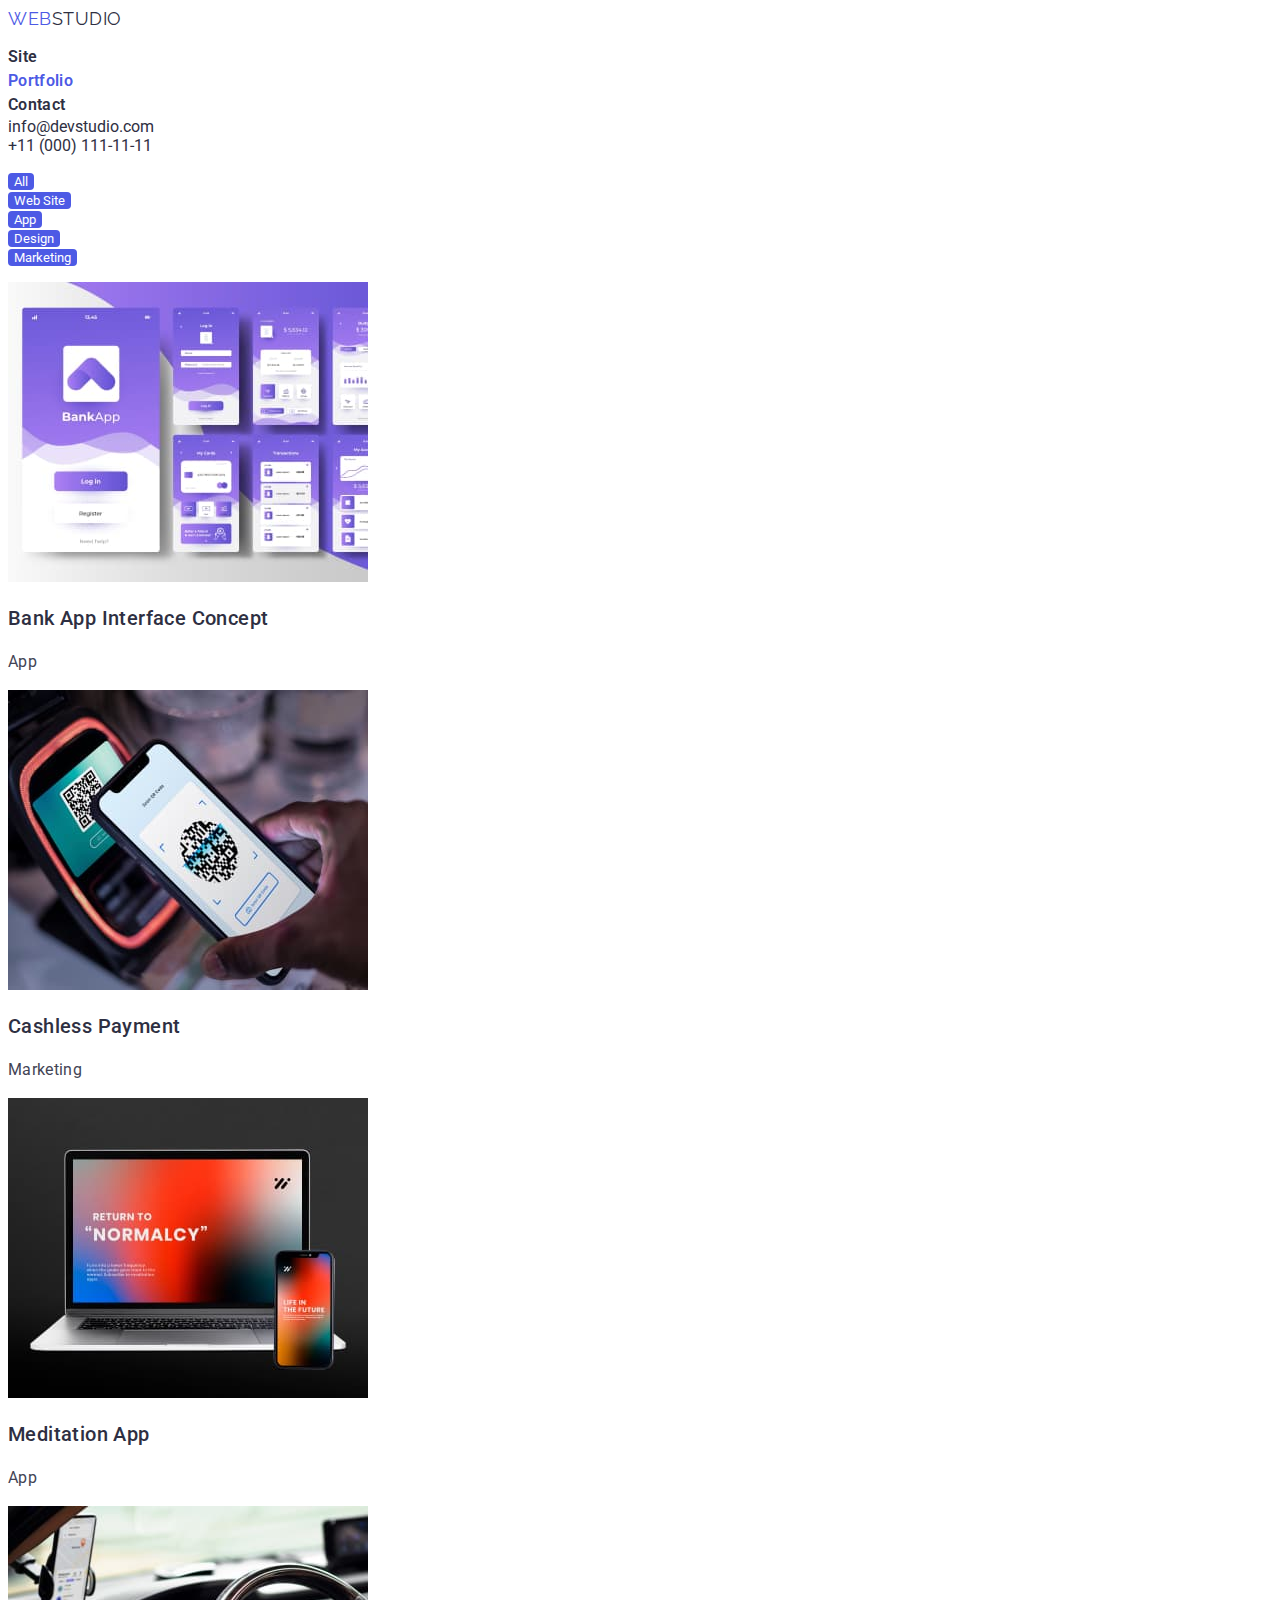
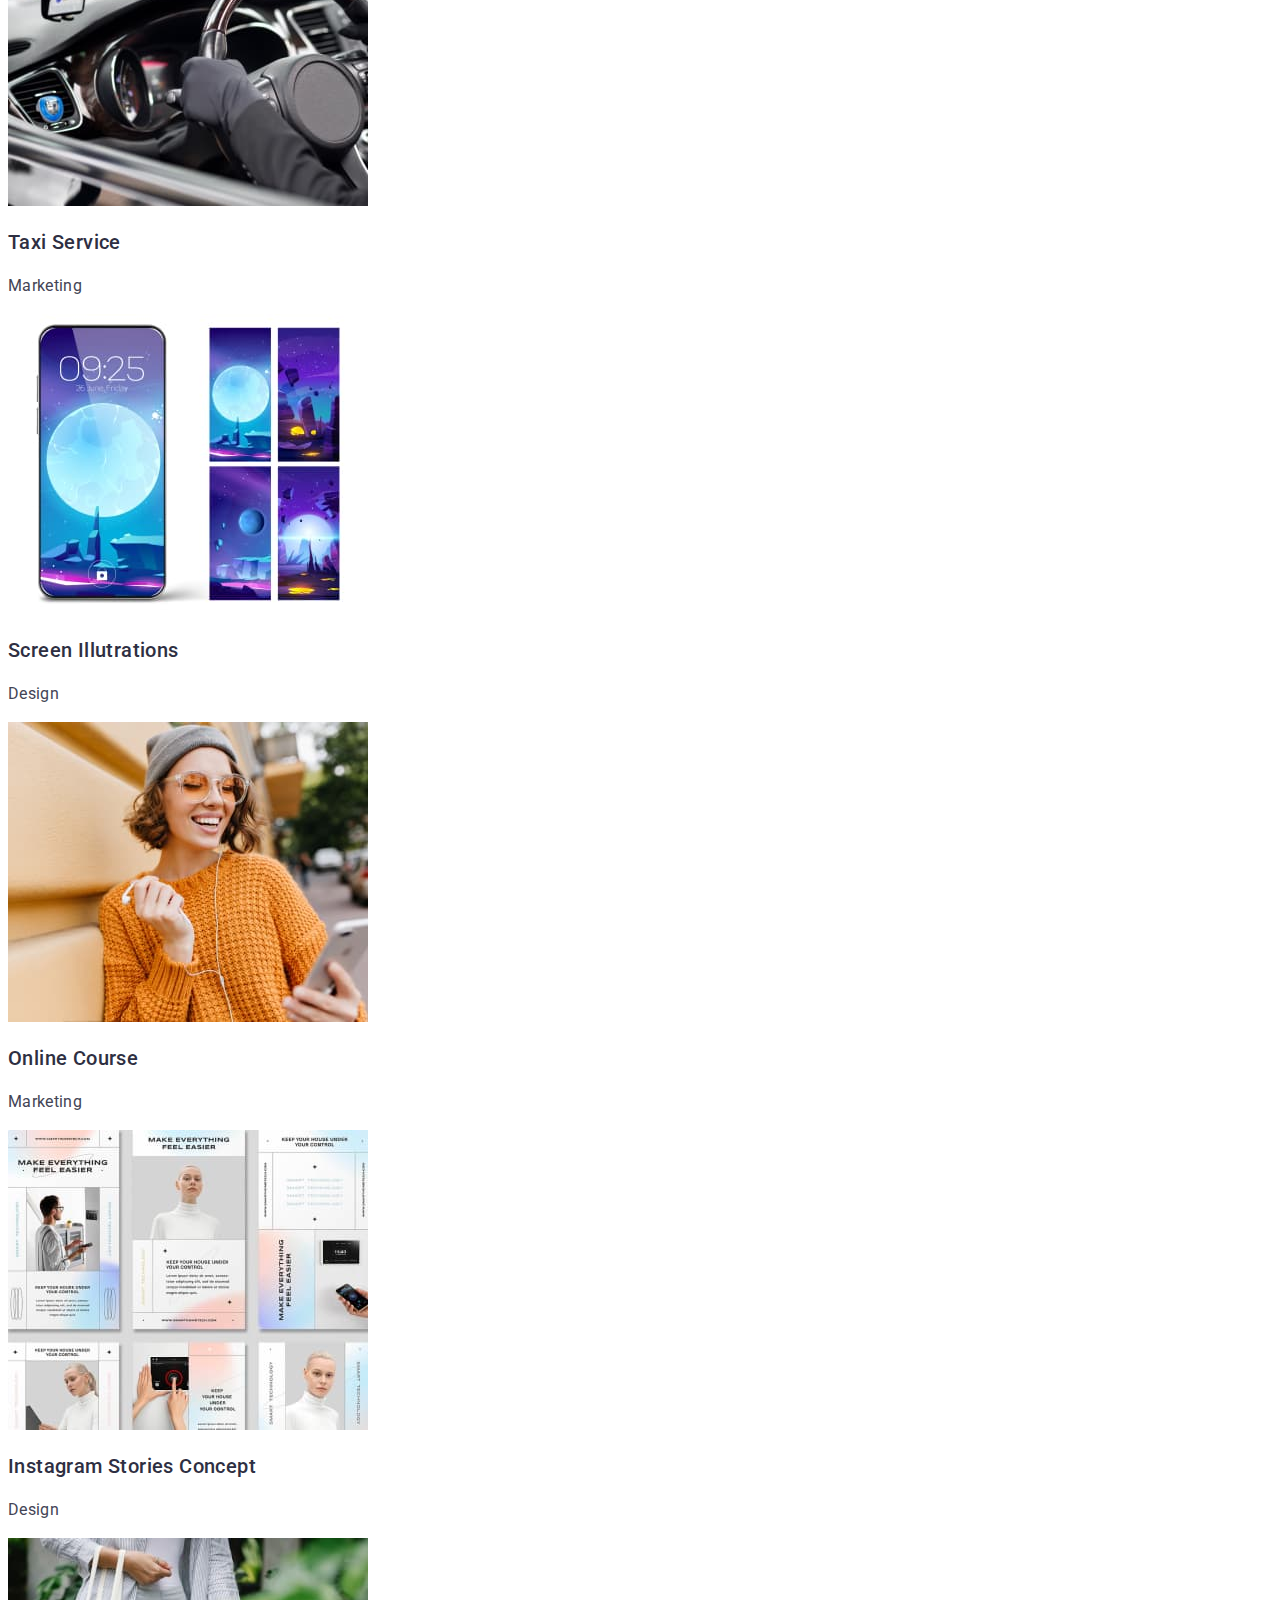
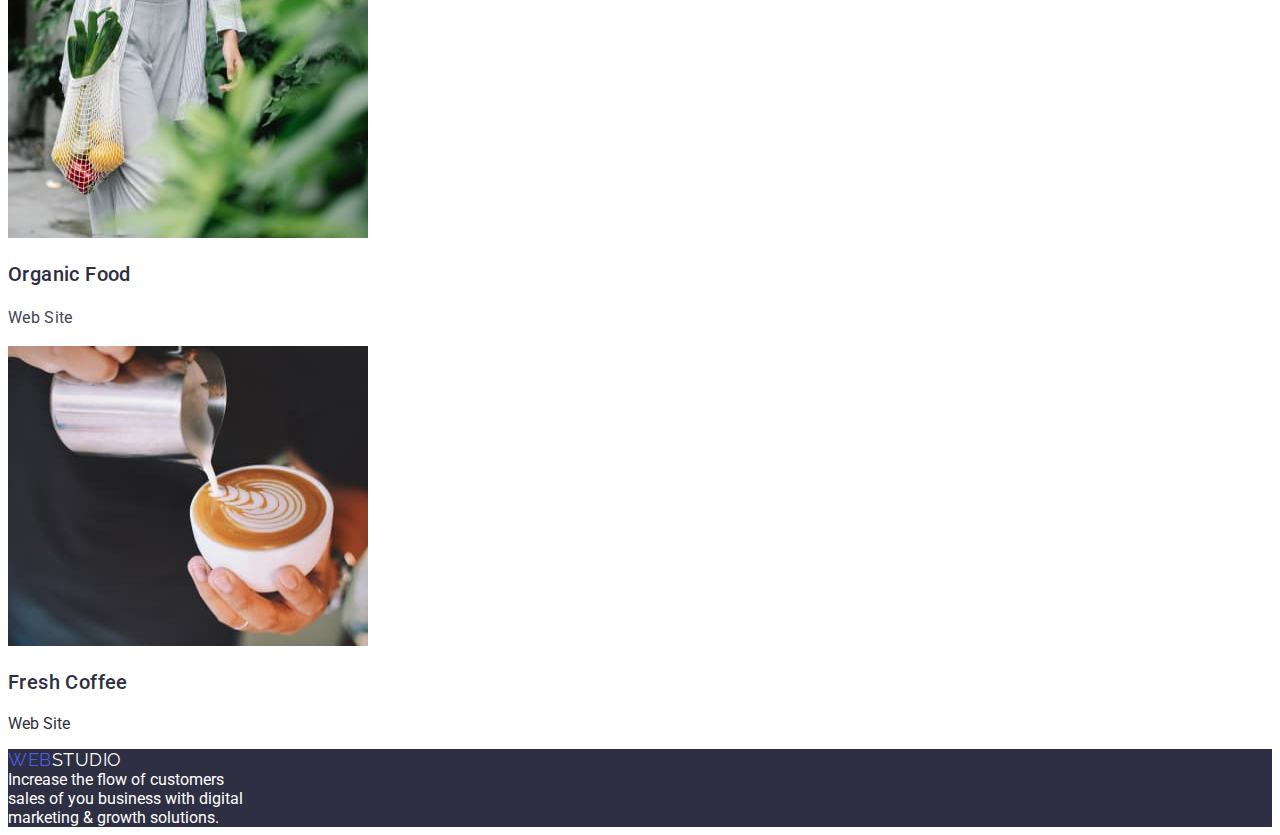
==== porfolio.html @ 682c88f2 "Update" ====
<!DOCTYPE html>
<html lang="en">
  <head>
    <!-- metadata-->
    <meta charset="UTF-8" />
    <meta http-equiv="X-UA-Compatible" content="IE=edge" />
    <meta name="viewport" content="width=device-width, initial-scale=1.0" />
    <!-- google fonts -->
    <link rel="preconnect" href="https://fonts.googleapis.com" />
    <link rel="preconnect" href="https://fonts.gstatic.com" crossorigin />
    <link
      href="https://fonts.googleapis.com/css2?family=Raleway:wght@800&family=Roboto:wght@400;500;700;900&display=swap"
      rel="stylesheet"
    />
    <!-- styles -->
    <link rel="stylesheet" href="./css/styles.css" />
    <!-- webpage title-->
    <title>WEBSTUDIO</title>
  </head>
  <body>
    <header class="header-elements">
      <!-- Navigation -->
      <nav class="navigation">
        <!-- site logo -->
        <a class="logo" href="./index.html"
          >Web<span id="studio">Studio</span>
        </a>
        <ul class="nav-list">
          <li>
            <a href="./index.html" class="nav-link item link">Site</a>
          </li>
          <li>
            <a href="./porfolio.html" class="nav-link item current"
              >Portfolio</a
            >
          </li>
          <li>
            <a href="#" class="nav-link item link">Contact</a>
          </li>
          <li>
            <a href="mailto:info@devstudio.com" class="nav-link contact link"
              >info@devstudio.com</a
            >
          </li>
          <li>
            <a href="tel:+110001111111" class="nav-link contact link"
              >+11 (000) 111-11-11</a
            >
          </li>
        </ul>
      </nav>
    </header>
    <main>
      <section class="project-section">
        <h1 hidden>Filter List</h1>
        <ul class="filter-list">
          <li><button class="btn filter-all" type="button">All</button></li>
          <li>
            <button class="btn filter-website" type="button">Web Site</button>
          </li>
          <li><button class="btn filter-app" type="button">App</button></li>
          <li>
            <button class="btn filter-design" type="button">Design</button>
          </li>
          <li>
            <button class="btn filter-marketing" type="button">
              Marketing
            </button>
          </li>
        </ul>
        <h2 hidden>Project List</h2>
        <ul class="project-list">
          <!--APP | Bank App Interface Concept-->
          <li class="project app">
            <a class="project-image" href="#">
              <img
                src="./images/portfolio/imgproject-card11.jpg"
                alt="Bank App Interface Concept"
              />
            </a>
            <h3 class="project-name">Bank App Interface Concept</h3>
            <p class="project-type">App</p>
          </li>
          <!--Cashless Payment-->
          <li class="project marketing">
            <a class="project-image" href="#">
              <img
                src="./images/portfolio/imgproject-card12.jpg"
                alt="Cashless Payment"
              />
            </a>
            <h3 class="project-name">Cashless Payment</h3>
            <p class="project-type">Marketing</p>
          </li>
          <!--Meditation App-->
          <li class="project app">
            <a class="project-image" href="#">
              <img
                src="./images/portfolio/imgproject-card13.jpg"
                alt="Meditation App"
              />
            </a>
            <h3 class="project-name">Meditation App</h3>
            <p class="project-type">App</p>
          </li>
          <!--Taxi Service-->
          <li class="project marketing">
            <a class="project-image" href="#">
              <img
                src="./images/portfolio/imgproject-card21.jpg"
                alt="Taxi Service"
              />
            </a>
            <h3 class="project-name">Taxi Service</h3>
            <p class="project-type">Marketing</p>
          </li>
          <!--Screen Illustrations-->
          <li class="project design">
            <a class="project-image" href="#">
              <img
                src="./images/portfolio/imgproject-card22.jpg"
                alt="Screen Illustrations"
              />
            </a>
            <h3 class="project-name">Screen Illutrations</h3>
            <p class="project-type">Design</p>
          </li>
          <!--Online Course-->
          <li class="project marketing">
            <a class="project-image" href="#">
              <img
                src="./images/portfolio/imgproject-card23.jpg"
                alt="Online Course"
              />
            </a>
            <h3 class="project-name">Online Course</h3>
            <p class="project-type">Marketing</p>
          </li>
          <!--Instagram Stories Concept-->
          <li class="project design">
            <a class="project-image" href="#">
              <img
                src="./images/portfolio/imgproject-card31.jpg"
                alt="Instagram Stories Concept"
              />
            </a>
            <h3 class="project-name">Instagram Stories Concept</h3>
            <p class="project-type">Design</p>
          </li>
          <!--Organic Food-->
          <li class="project website">
            <a class="project-image" href="#">
              <img
                src="./images/portfolio/imgproject-card32.jpg"
                alt="Organic Food"
              />
            </a>
            <h3 class="project-name">Organic Food</h3>
            <p class="project-type">Web Site</p>
          </li>
          <!--Fresh Coffee-->
          <li class="project website">
            <a class="project-image" href="#">
              <img
                src="./images/portfolio/imgproject-card33.jpg"
                alt="Fress Coffee"
              />
            </a>
            <h3 class="project-name">Fresh Coffee</h3>
            <p class="project-title">Web Site</p>
          </li>
        </ul>
      </section>
    </main>
    <footer class="main-footer">
      <!-- site logo -->
      <a class="logo" href="./index.html"
        >Web<span id="studio-footer">Studio</span>
      </a>
      <!-- Section Footer Message -->
      <section class="section-footer">
        <h3 hidden>Section Footer</h3>
        <a class="footer-text">
          Increase the flow of customers <br />
          sales of you business with digital <br />
          marketing & growth solutions.
        </a>
      </section>
    </footer>
  </body>
</html>
---- css/styles.css ----
:root {
  --NAVY-BLUE: #2e2f42;
  --WHITE: #fff;
  --CORNFLOWER: #e7e9fc;
  --IRIS: #4d5ae5;
  --CLOUD: #f4f4fd;
  --OCEAN: #404bbf;
  --SLATE: #434455;
  --dark-bg: var(--NAVY-BLUE);
  --topline-bg: var(--WHITE);
  --light-bg: var(--CLOUD);
  --accent-bg: var(--IRIS);
  --bg-color: var(--WHITE);
  --primary-text-color: var(--NAVY-BLUE);
  --secondary-text-color: var(--WHITE);
  --accent-text-color: var(--IRIS);
}

body {
  color: var(--primary-text-color);
  background-color: var(--bg-color);

  font-family: "Raleway", sans-serif;
  font-family: "Roboto", sans-serif;
}

.nav-list,
.contact-list,
.features-list,
.gallery-list,
.team-list,
.filter-list,
.project-list {
  margin-left: 0;
  padding-left: 0;
  list-style: none;
  border: 0px;
}

.nav-list a {
  text-decoration: none;
}
.nav-list a.current {
  color: var(--accent-text-color);
}
.nav-list a.link {
  color: var(--primary-text-color);
}

.nav-list a.item {
  font-family: Roboto;
  font-size: 16px;
  font-weight: 600;
  line-height: 24px; /* 150% */
  letter-spacing: 0.32px;
}

.logo,
.logo-footer {
  color: var(--accent-text-color);
  font-family: Raleway;
  font-size: 18px;
  letter-spacing: 0.54px;
  text-transform: uppercase;
  cursor: pointer;
  text-decoration: none;
}

#studio {
  color: var(--primary-text-color);
}

#studio-footer {
  color: var(--secondary-text-color);
}

/*
h1,
h2,
h3,
h4,
h5,
h6,
p {
  margin: 0;
}
*/

.section-main {
  background-color: var(--dark-bg);
  color: var(--WHITE);
  text-transform: uppercase;
}

.main-title {
  text-align: center;
  font-family: Roboto;
  font-size: 56px;
  line-height: 60px;
  letter-spacing: 1.12px;
}

.btn {
  background-color: var(--accent-bg);
  color: var(--secondary-text-color);

  font-family: inherit;
  cursor: pointer;
  border: none;
  border-radius: 4px;
}

.gallery-title,
.team-title {
  color: var(--primary-text-color);
  text-align: center;

  font-family: Roboto;
  font-size: 36px;
  font-style: normal;
  line-height: 40px; /* 111.111% */
  letter-spacing: 0.72px;
  text-transform: capitalize;
}

.filter-list > button {
  /* layout */
  display: flex;
  padding: 12px 24px;
  justify-content: center;
  align-items: center;
  /* style */
  border-radius: 4px;
  border: 1px solid var(--CORNFLOWER, #e7e9fc);
  background-color: var(--light-bg);
}

.filter-list button:hover,
.filter-list button:focus {
  /* layout */
  align-items: flex-start;
  /*style*/
  border-radius: 4px;
  background-color: var(--OCEAN, #404bbf);
  color: var(--secondary-text-color);
}

.project.list > li.project {
  width: 360px;
  height: 420px;
  box-sizing: border-box;
  list-style: none;

  border: 1px solid var(--CORNFLOWER, #e7e9fc);
  background-color: var(--WHITE, #fff);
}

.project-image {
  width: 360px;
  height: 300px;
  flex-shrink: 0;
}

.project-name {
  color: var(--NAVY-BLUE, #2e2f42);
  font-size: 20px;
  font-weight: 500;
  letter-spacing: 0.4px;
}

.project-type {
  color: var(--SLATE, #434455);
  /* Body */
  font-size: 16px;
  font-weight: 400;
  line-height: 24px; /* 150% */
  letter-spacing: 0.32px;
}

.main-footer {
  background-color: var(--NAVY-BLUE);
}
.section-footer a {
  color: var(--WHITE);
}
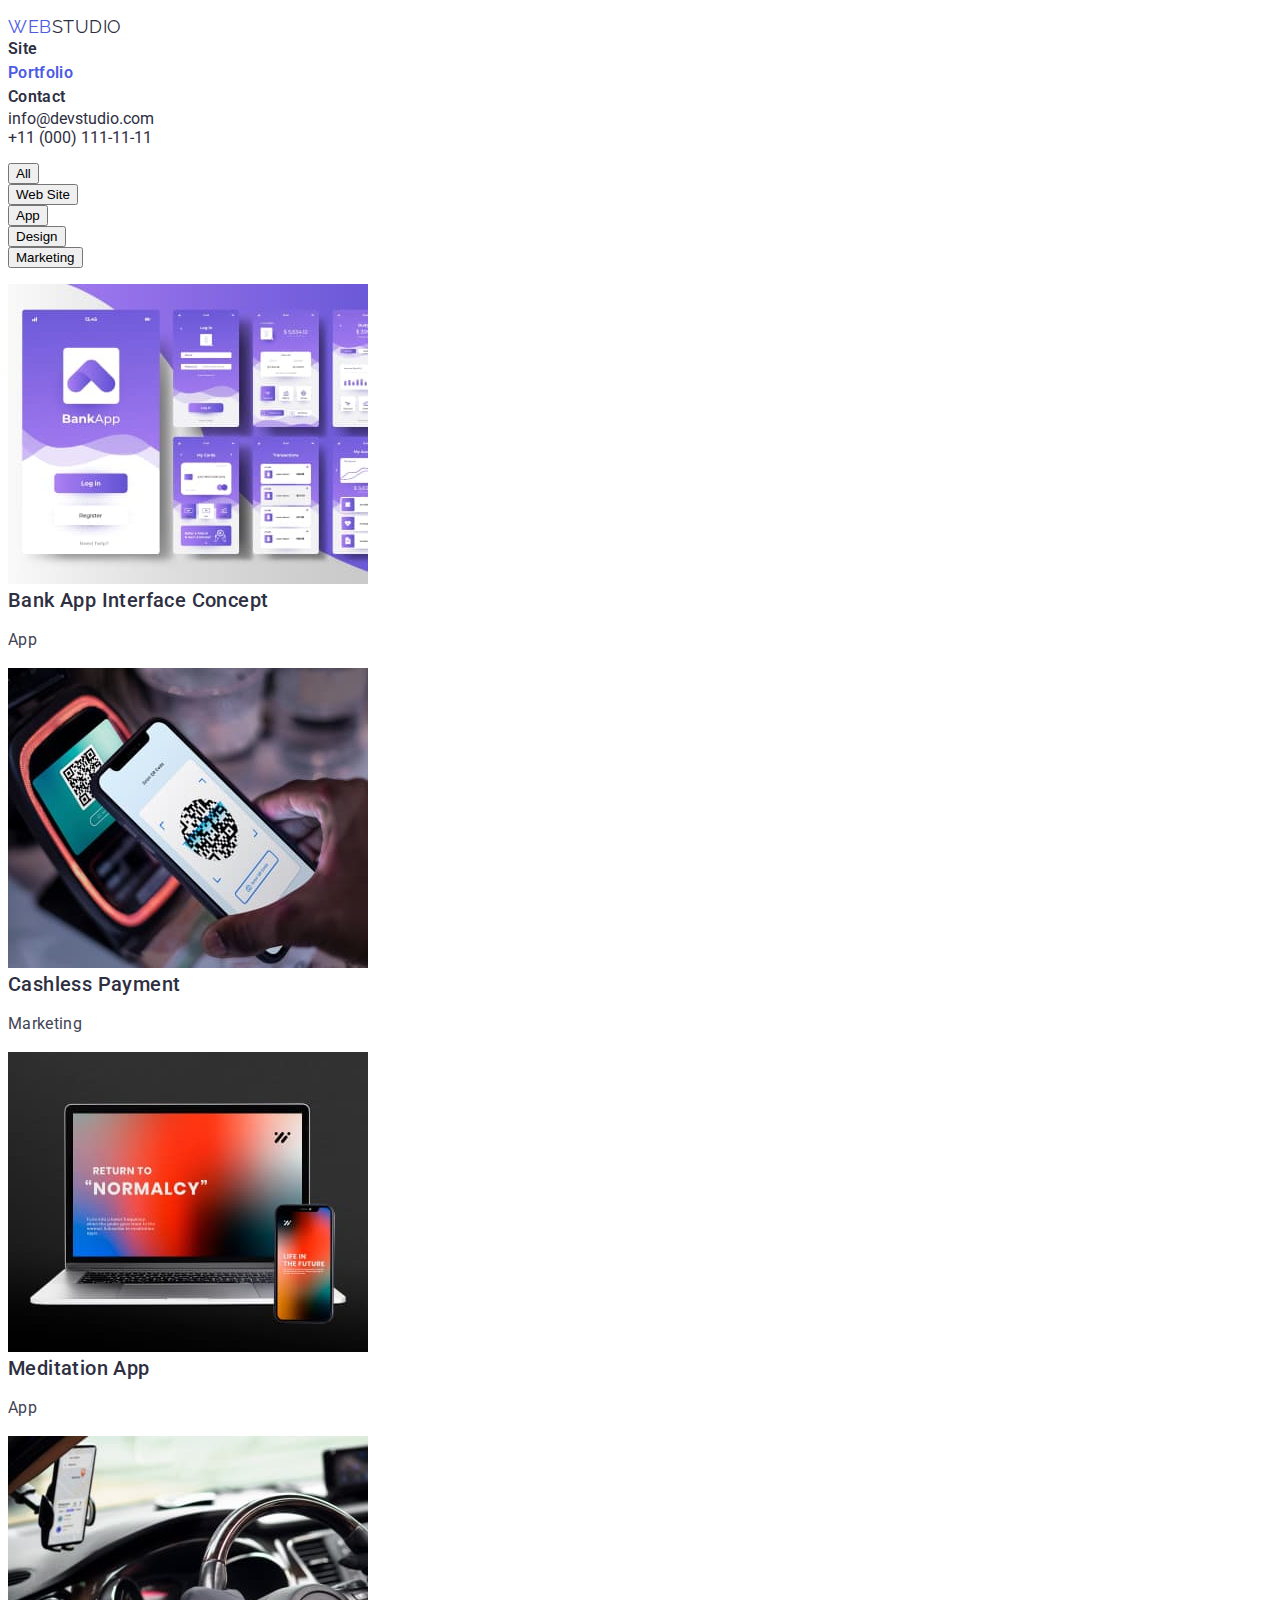
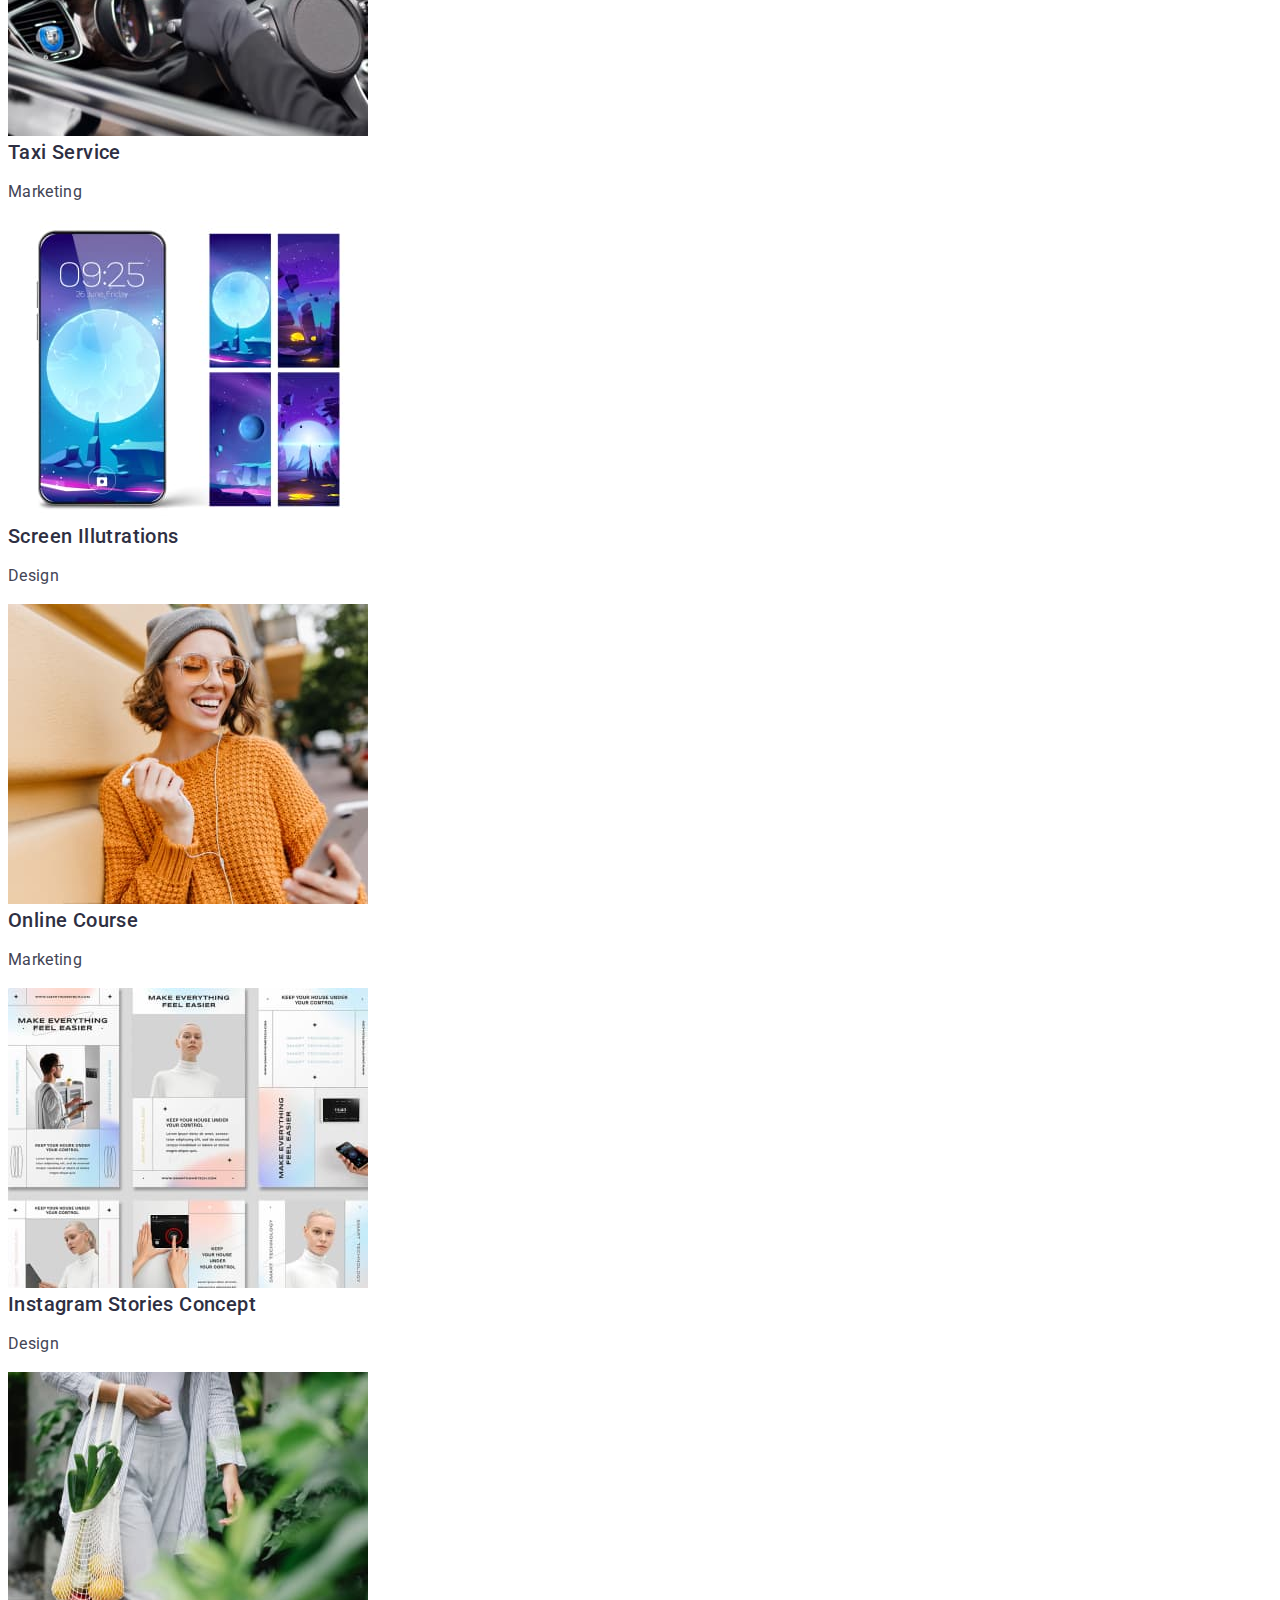
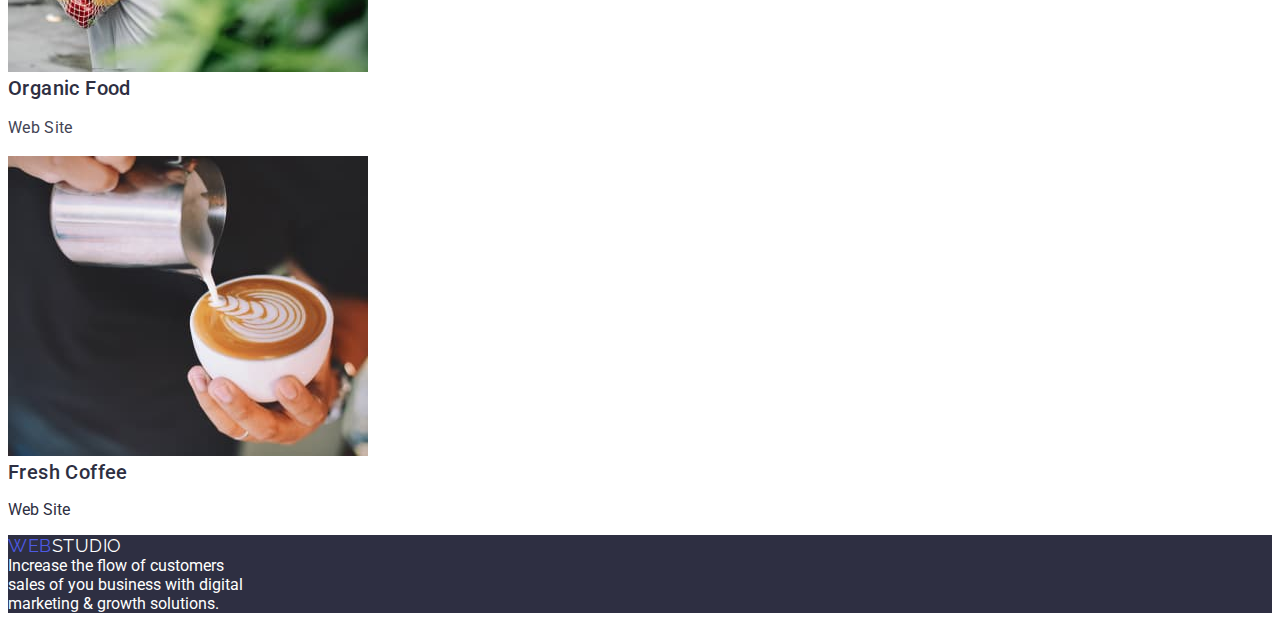
==== commit e079c6a2: "Update" ====
--- a/porfolio.html
+++ b/porfolio.html
@@ -21,11 +21,13 @@
     <header class="header-elements">
       <!-- Navigation -->
       <nav class="navigation">
-        <!-- site logo -->
-        <a class="logo" href="./index.html"
-          >Web<span id="studio">Studio</span>
-        </a>
         <ul class="nav-list">
+          <li>
+            <!-- site logo -->
+            <a class="logo" href="./index.html"
+              >Web<span id="studio">Studio</span>
+            </a>
+          </li>
           <li>
             <a href="./index.html" class="nav-link item link">Site</a>
           </li>
--- a/css/styles.css
+++ b/css/styles.css
@@ -22,6 +22,19 @@
 
   font-family: "Raleway", sans-serif;
   font-family: "Roboto", sans-serif;
+}
+header {
+  border: none;
+}
+
+h1,
+h2,
+h3,
+h4,
+h5,
+h6,
+a {
+  margin: 0;
 }
 
 .nav-list,
@@ -74,18 +87,6 @@
   color: var(--secondary-text-color);
 }
 
-/*
-h1,
-h2,
-h3,
-h4,
-h5,
-h6,
-p {
-  margin: 0;
-}
-*/
-
 .section-main {
   background-color: var(--dark-bg);
   color: var(--WHITE);
@@ -100,7 +101,7 @@
   letter-spacing: 1.12px;
 }
 
-.btn {
+.button-main {
   background-color: var(--accent-bg);
   color: var(--secondary-text-color);
 
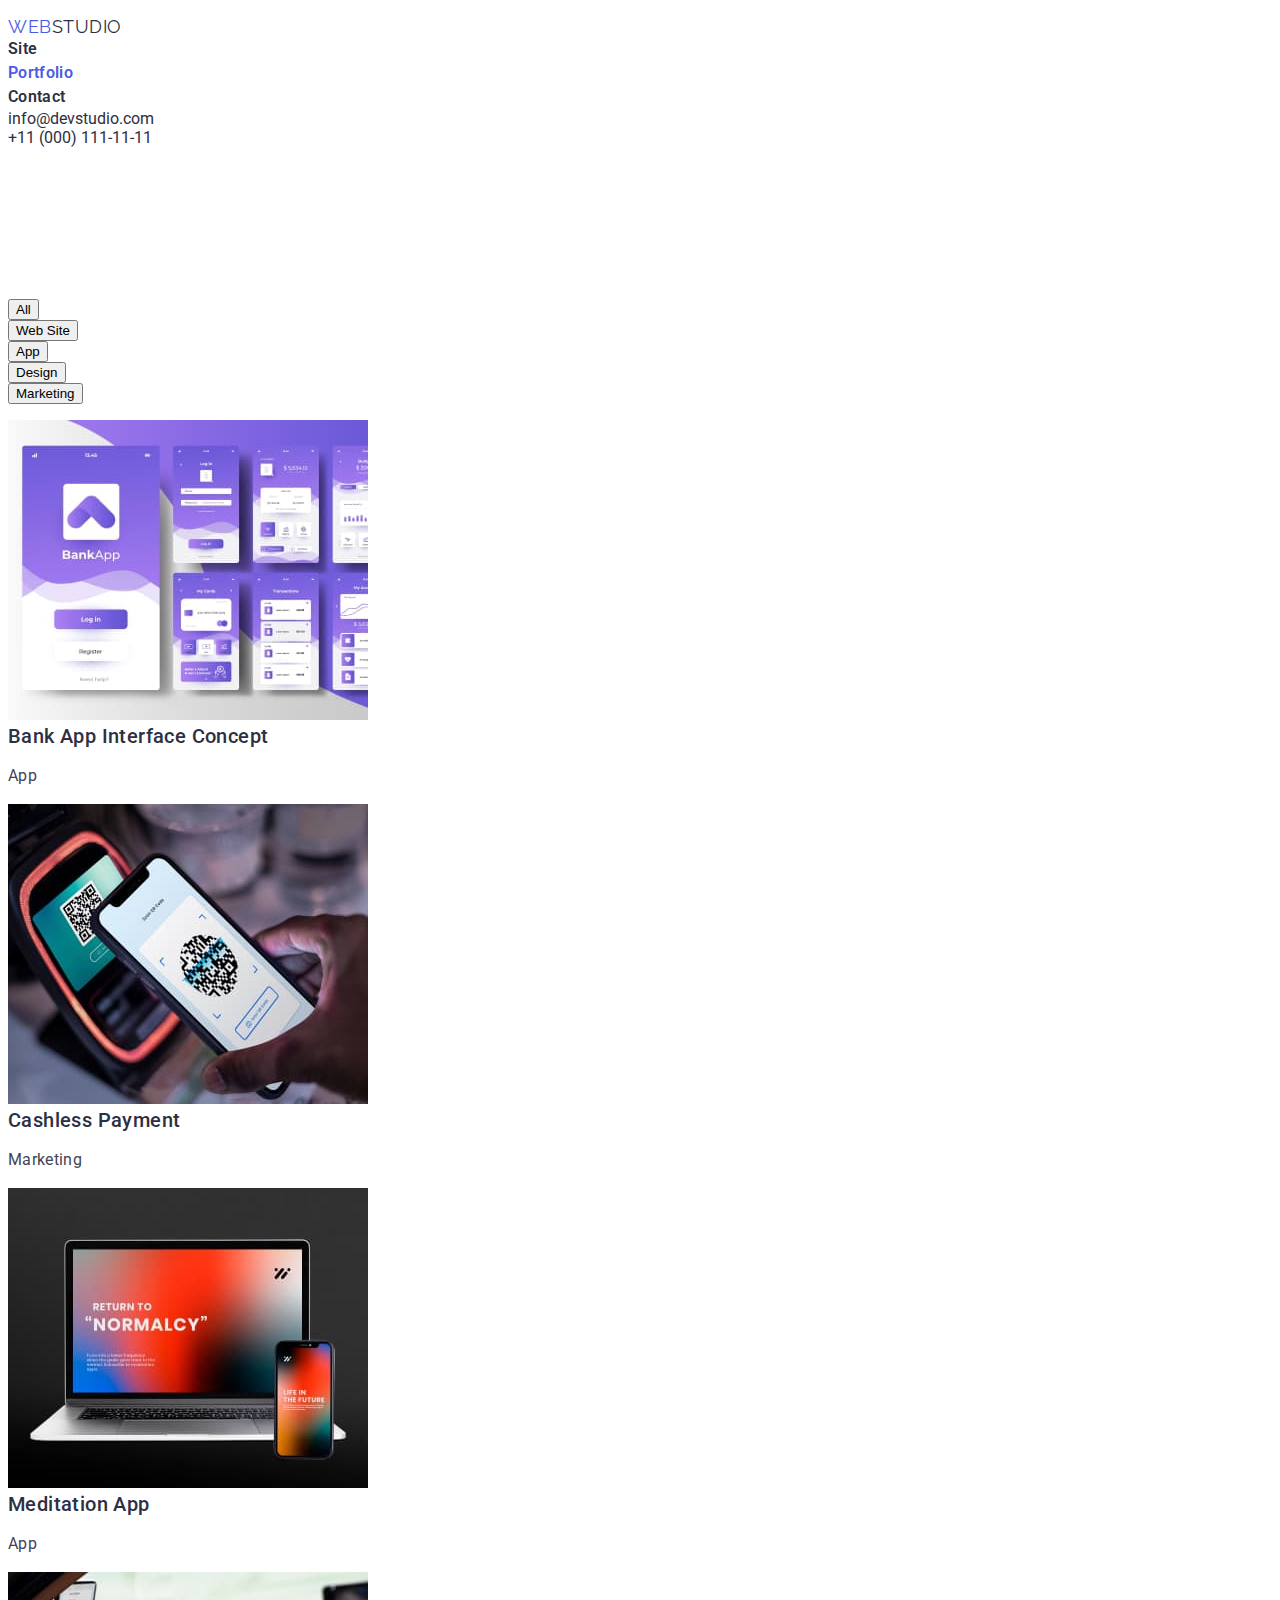
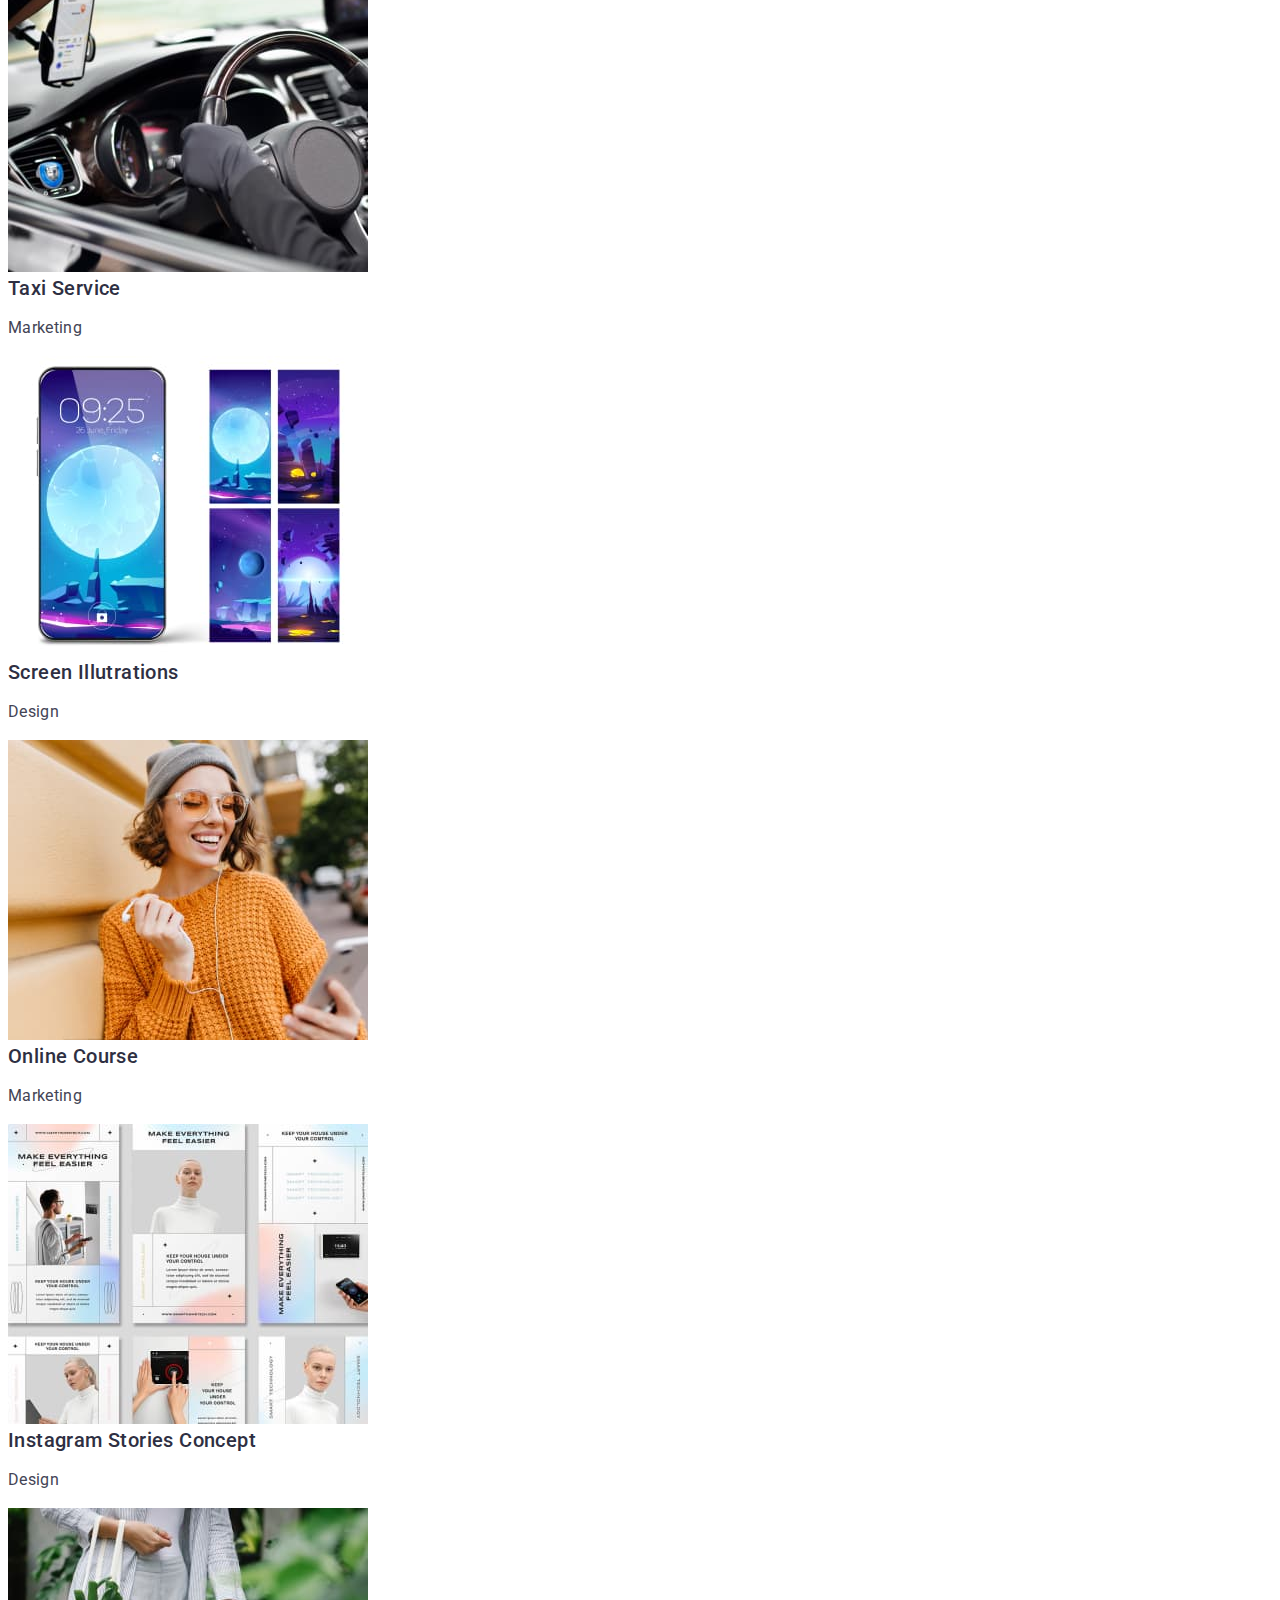
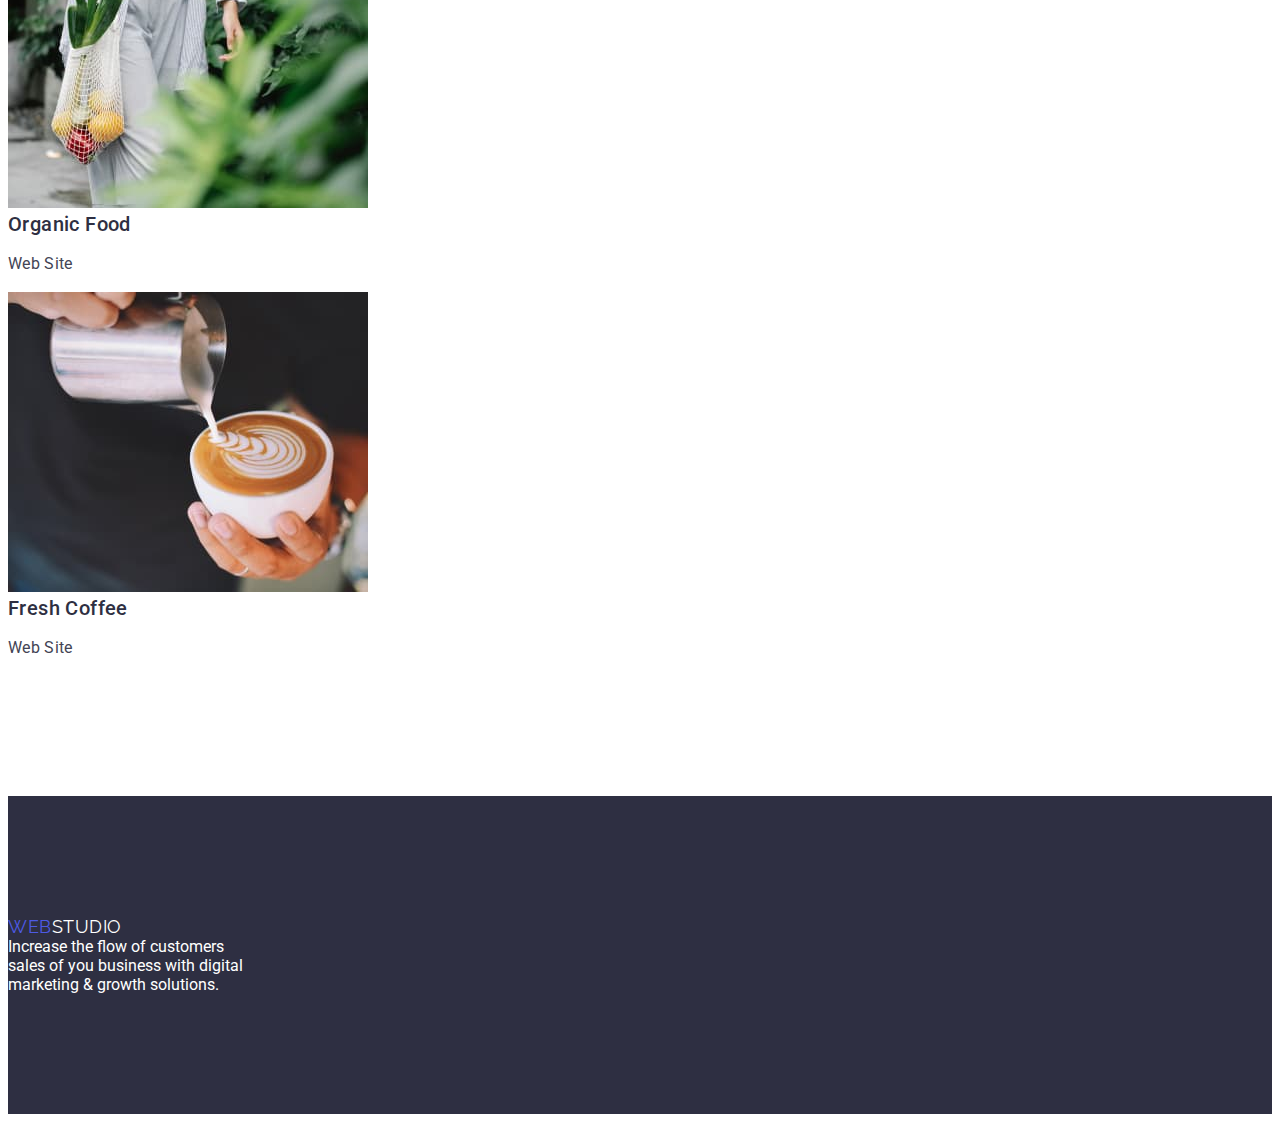
==== commit 325a2b20: "Update" ====
--- a/porfolio.html
+++ b/porfolio.html
@@ -18,10 +18,10 @@
     <title>WEBSTUDIO</title>
   </head>
   <body>
-    <header class="header-elements">
+    <header class="header-elements container">
       <!-- Navigation -->
       <nav class="navigation">
-        <ul class="nav-list">
+        <ul class="nav-list list">
           <li>
             <!-- site logo -->
             <a class="logo" href="./index.html"
@@ -53,141 +53,145 @@
       </nav>
     </header>
     <main>
-      <section class="project-section">
-        <h1 hidden>Filter List</h1>
-        <ul class="filter-list">
-          <li><button class="btn filter-all" type="button">All</button></li>
-          <li>
-            <button class="btn filter-website" type="button">Web Site</button>
-          </li>
-          <li><button class="btn filter-app" type="button">App</button></li>
-          <li>
-            <button class="btn filter-design" type="button">Design</button>
-          </li>
-          <li>
-            <button class="btn filter-marketing" type="button">
-              Marketing
-            </button>
-          </li>
-        </ul>
-        <h2 hidden>Project List</h2>
-        <ul class="project-list">
-          <!--APP | Bank App Interface Concept-->
-          <li class="project app">
-            <a class="project-image" href="#">
-              <img
-                src="./images/portfolio/imgproject-card11.jpg"
-                alt="Bank App Interface Concept"
-              />
-            </a>
-            <h3 class="project-name">Bank App Interface Concept</h3>
-            <p class="project-type">App</p>
-          </li>
-          <!--Cashless Payment-->
-          <li class="project marketing">
-            <a class="project-image" href="#">
-              <img
-                src="./images/portfolio/imgproject-card12.jpg"
-                alt="Cashless Payment"
-              />
-            </a>
-            <h3 class="project-name">Cashless Payment</h3>
-            <p class="project-type">Marketing</p>
-          </li>
-          <!--Meditation App-->
-          <li class="project app">
-            <a class="project-image" href="#">
-              <img
-                src="./images/portfolio/imgproject-card13.jpg"
-                alt="Meditation App"
-              />
-            </a>
-            <h3 class="project-name">Meditation App</h3>
-            <p class="project-type">App</p>
-          </li>
-          <!--Taxi Service-->
-          <li class="project marketing">
-            <a class="project-image" href="#">
-              <img
-                src="./images/portfolio/imgproject-card21.jpg"
-                alt="Taxi Service"
-              />
-            </a>
-            <h3 class="project-name">Taxi Service</h3>
-            <p class="project-type">Marketing</p>
-          </li>
-          <!--Screen Illustrations-->
-          <li class="project design">
-            <a class="project-image" href="#">
-              <img
-                src="./images/portfolio/imgproject-card22.jpg"
-                alt="Screen Illustrations"
-              />
-            </a>
-            <h3 class="project-name">Screen Illutrations</h3>
-            <p class="project-type">Design</p>
-          </li>
-          <!--Online Course-->
-          <li class="project marketing">
-            <a class="project-image" href="#">
-              <img
-                src="./images/portfolio/imgproject-card23.jpg"
-                alt="Online Course"
-              />
-            </a>
-            <h3 class="project-name">Online Course</h3>
-            <p class="project-type">Marketing</p>
-          </li>
-          <!--Instagram Stories Concept-->
-          <li class="project design">
-            <a class="project-image" href="#">
-              <img
-                src="./images/portfolio/imgproject-card31.jpg"
-                alt="Instagram Stories Concept"
-              />
-            </a>
-            <h3 class="project-name">Instagram Stories Concept</h3>
-            <p class="project-type">Design</p>
-          </li>
-          <!--Organic Food-->
-          <li class="project website">
-            <a class="project-image" href="#">
-              <img
-                src="./images/portfolio/imgproject-card32.jpg"
-                alt="Organic Food"
-              />
-            </a>
-            <h3 class="project-name">Organic Food</h3>
-            <p class="project-type">Web Site</p>
-          </li>
-          <!--Fresh Coffee-->
-          <li class="project website">
-            <a class="project-image" href="#">
-              <img
-                src="./images/portfolio/imgproject-card33.jpg"
-                alt="Fress Coffee"
-              />
-            </a>
-            <h3 class="project-name">Fresh Coffee</h3>
-            <p class="project-title">Web Site</p>
-          </li>
-        </ul>
+      <section class="section project">
+        <div class="container">
+          <h1 hidden>Filter List</h1>
+          <ul class="filter-list list">
+            <li><button class="btn filter-all" type="button">All</button></li>
+            <li>
+              <button class="btn filter-website" type="button">Web Site</button>
+            </li>
+            <li><button class="btn filter-app" type="button">App</button></li>
+            <li>
+              <button class="btn filter-design" type="button">Design</button>
+            </li>
+            <li>
+              <button class="btn filter-marketing" type="button">
+                Marketing
+              </button>
+            </li>
+          </ul>
+          <h2 hidden>Project List</h2>
+          <ul class="project-list list">
+            <!--APP | Bank App Interface Concept-->
+            <li class="project app">
+              <a class="project-image" href="#">
+                <img
+                  src="./images/portfolio/imgproject-card11.jpg"
+                  alt="Bank App Interface Concept"
+                />
+              </a>
+              <h3 class="project-name top-text">Bank App Interface Concept</h3>
+              <p class="project-type bottom-text">App</p>
+            </li>
+            <!--Cashless Payment-->
+            <li class="project marketing">
+              <a class="project-image" href="#">
+                <img
+                  src="./images/portfolio/imgproject-card12.jpg"
+                  alt="Cashless Payment"
+                />
+              </a>
+              <h3 class="project-name top-text">Cashless Payment</h3>
+              <p class="project-type bottom-text">Marketing</p>
+            </li>
+            <!--Meditation App-->
+            <li class="project app">
+              <a class="project-image" href="#">
+                <img
+                  src="./images/portfolio/imgproject-card13.jpg"
+                  alt="Meditation App"
+                />
+              </a>
+              <h3 class="project-name top-text">Meditation App</h3>
+              <p class="project-type bottom-text">App</p>
+            </li>
+            <!--Taxi Service-->
+            <li class="project marketing">
+              <a class="project-image" href="#">
+                <img
+                  src="./images/portfolio/imgproject-card21.jpg"
+                  alt="Taxi Service"
+                />
+              </a>
+              <h3 class="project-name top-text">Taxi Service</h3>
+              <p class="project-type bottom-text">Marketing</p>
+            </li>
+            <!--Screen Illustrations-->
+            <li class="project design">
+              <a class="project-image" href="#">
+                <img
+                  src="./images/portfolio/imgproject-card22.jpg"
+                  alt="Screen Illustrations"
+                />
+              </a>
+              <h3 class="project-name top-text">Screen Illutrations</h3>
+              <p class="project-type bottom-text">Design</p>
+            </li>
+            <!--Online Course-->
+            <li class="project marketing">
+              <a class="project-image" href="#">
+                <img
+                  src="./images/portfolio/imgproject-card23.jpg"
+                  alt="Online Course"
+                />
+              </a>
+              <h3 class="project-name top-text">Online Course</h3>
+              <p class="project-type bottom-text">Marketing</p>
+            </li>
+            <!--Instagram Stories Concept-->
+            <li class="project design">
+              <a class="project-image" href="#">
+                <img
+                  src="./images/portfolio/imgproject-card31.jpg"
+                  alt="Instagram Stories Concept"
+                />
+              </a>
+              <h3 class="project-name top-text">Instagram Stories Concept</h3>
+              <p class="project-type bottom-text">Design</p>
+            </li>
+            <!--Organic Food-->
+            <li class="project website">
+              <a class="project-image" href="#">
+                <img
+                  src="./images/portfolio/imgproject-card32.jpg"
+                  alt="Organic Food"
+                />
+              </a>
+              <h3 class="project-name">Organic Food</h3>
+              <p class="project-type">Web Site</p>
+            </li>
+            <!--Fresh Coffee-->
+            <li class="project website">
+              <a class="project-image" href="#">
+                <img
+                  src="./images/portfolio/imgproject-card33.jpg"
+                  alt="Fress Coffee"
+                />
+              </a>
+              <h3 class="project-name top-text">Fresh Coffee</h3>
+              <p class="project-title bottom-text">Web Site</p>
+            </li>
+          </ul>
+        </div>
       </section>
     </main>
-    <footer class="main-footer">
-      <!-- site logo -->
-      <a class="logo" href="./index.html"
-        >Web<span id="studio-footer">Studio</span>
-      </a>
-      <!-- Section Footer Message -->
-      <section class="section-footer">
-        <h3 hidden>Section Footer</h3>
-        <a class="footer-text">
-          Increase the flow of customers <br />
-          sales of you business with digital <br />
-          marketing & growth solutions.
+    <footer class="main-footer section">
+      <div class="container">
+        <!-- site logo -->
+        <a class="logo" href="./index.html"
+          >Web<span id="studio-footer">Studio</span>
         </a>
-      </section>
+        <!-- Section Footer Message -->
+        <section class="section-footer">
+          <h3 hidden>Section Footer</h3>
+          <a class="footer-text">
+            Increase the flow of customers <br />
+            sales of you business with digital <br />
+            marketing & growth solutions.
+          </a>
+        </section>
+      </div>
     </footer>
   </body>
 </html>
--- a/css/styles.css
+++ b/css/styles.css
@@ -13,6 +13,7 @@
   --bg-color: var(--WHITE);
   --primary-text-color: var(--NAVY-BLUE);
   --secondary-text-color: var(--WHITE);
+  --bottom-text-color: var(--SLATE);
   --accent-text-color: var(--IRIS);
 }
 
@@ -23,8 +24,67 @@
   font-family: "Raleway", sans-serif;
   font-family: "Roboto", sans-serif;
 }
-header {
-  border: none;
+
+/* General Styles */
+.list {
+  margin-left: 0;
+  padding-left: 0;
+  list-style: none;
+  border: 0px;
+}
+
+.current {
+  color: var(--accent-text-color);
+  text-decoration: none;
+}
+
+.link {
+  color: var(--primary-text-color);
+  text-decoration: none;
+}
+
+.item {
+  font-family: Roboto;
+  font-size: 16px;
+  font-weight: 600;
+  line-height: 24px; /* 150% */
+  letter-spacing: 0.32px;
+}
+
+.container {
+  width: 1158px;
+}
+
+.section-title {
+  color: var(--primary-text-color);
+  text-align: center;
+
+  font-family: Roboto;
+  font-size: 36px;
+  font-style: normal;
+  line-height: 40px; /* 111.111% */
+  letter-spacing: 0.72px;
+  text-transform: capitalize;
+}
+
+.top-text {
+  color: var(--primary-text-color);
+
+  font-family: Roboto;
+  font-size: 20px;
+  font-weight: 500;
+  line-height: 24px; /* 120% */
+  letter-spacing: 0.4px;
+}
+
+.bottom-text {
+  color: var(--bottom-text-color);
+
+  font-family: Roboto;
+  font-size: 16px;
+  font-weight: 400;
+  line-height: 24px; /* 150% */
+  letter-spacing: 0.32px;
 }
 
 h1,
@@ -36,36 +96,15 @@
 a {
   margin: 0;
 }
-
-.nav-list,
-.contact-list,
-.features-list,
-.gallery-list,
-.team-list,
-.filter-list,
-.project-list {
-  margin-left: 0;
-  padding-left: 0;
-  list-style: none;
-  border: 0px;
-}
-
-.nav-list a {
-  text-decoration: none;
-}
-.nav-list a.current {
-  color: var(--accent-text-color);
-}
-.nav-list a.link {
-  color: var(--primary-text-color);
-}
-
-.nav-list a.item {
-  font-family: Roboto;
-  font-size: 16px;
-  font-weight: 600;
-  line-height: 24px; /* 150% */
-  letter-spacing: 0.32px;
+/* End of General Styles */
+
+/* HEADER Styles */
+header {
+  border: none;
+}
+
+.container {
+  width: 1158px;
 }
 
 .logo,
@@ -86,24 +125,37 @@
 #studio-footer {
   color: var(--secondary-text-color);
 }
-
-.section-main {
+/* End of HEADER Styles */
+
+.section {
+  padding-top: 120px;
+  padding-bottom: 120px;
+}
+
+.main {
   background-color: var(--dark-bg);
   color: var(--WHITE);
-  text-transform: uppercase;
+  text-align: center;
 }
 
 .main-title {
-  text-align: center;
   font-family: Roboto;
   font-size: 56px;
-  line-height: 60px;
+  font-weight: 700;
+  line-height: 60px; /* 107.143% */
   letter-spacing: 1.12px;
+  padding-bottom: 30px;
 }
 
 .button-main {
   background-color: var(--accent-bg);
+  box-shadow: 0px 4px 4px 0px rgba(0, 0, 0, 0.15);
   color: var(--secondary-text-color);
+
+  display: inline-flex;
+  padding: 16px 32px;
+  align-items: flex-start;
+  gap: 10px;
 
   font-family: inherit;
   cursor: pointer;
@@ -111,17 +163,8 @@
   border-radius: 4px;
 }
 
-.gallery-title,
-.team-title {
-  color: var(--primary-text-color);
-  text-align: center;
-
-  font-family: Roboto;
-  font-size: 36px;
-  font-style: normal;
-  line-height: 40px; /* 111.111% */
-  letter-spacing: 0.72px;
-  text-transform: capitalize;
+.team {
+  background-color: var(--CLOUD);
 }
 
 .filter-list > button {
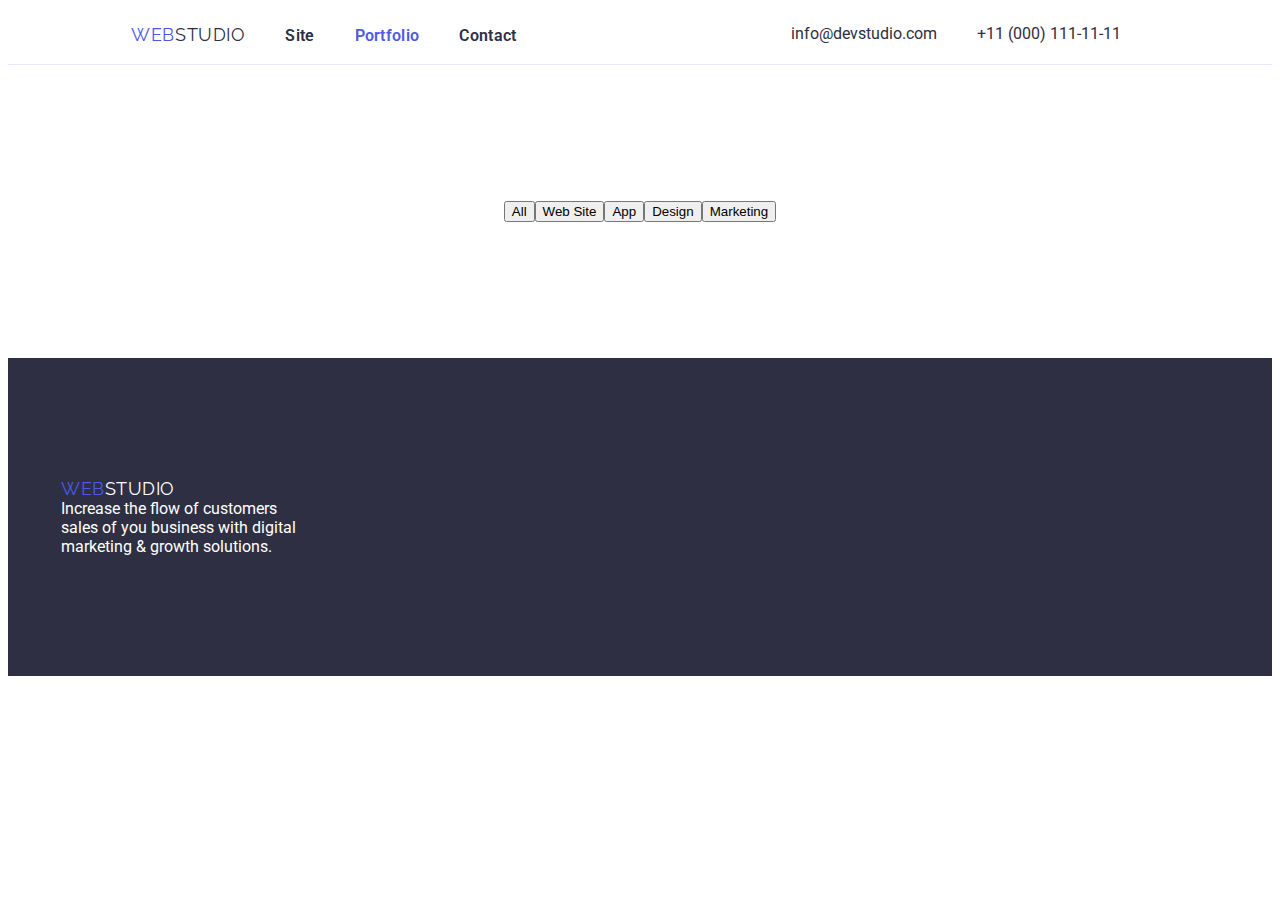
==== commit c0be053a: "Update" ====
--- a/porfolio.html
+++ b/porfolio.html
@@ -18,38 +18,44 @@
     <title>WEBSTUDIO</title>
   </head>
   <body>
-    <header class="header-elements container">
+    <header class="header-elements">
       <!-- Navigation -->
-      <nav class="navigation">
-        <ul class="nav-list list">
-          <li>
+      <nav class="navigation nav-line">
+        <div class="container">
+          <ul class="nav-list list">
             <!-- site logo -->
-            <a class="logo" href="./index.html"
-              >Web<span id="studio">Studio</span>
-            </a>
-          </li>
-          <li>
-            <a href="./index.html" class="nav-link item link">Site</a>
-          </li>
-          <li>
-            <a href="./porfolio.html" class="nav-link item current"
-              >Portfolio</a
-            >
-          </li>
-          <li>
-            <a href="#" class="nav-link item link">Contact</a>
-          </li>
-          <li>
-            <a href="mailto:info@devstudio.com" class="nav-link contact link"
-              >info@devstudio.com</a
-            >
-          </li>
-          <li>
-            <a href="tel:+110001111111" class="nav-link contact link"
-              >+11 (000) 111-11-11</a
-            >
-          </li>
-        </ul>
+            <li class="nav-item">
+              <a class="logo-main logo" href="./index.html"
+                >Web<span id="studio">Studio</span>
+              </a>
+            </li>
+            <li class="nav-item">
+              <a href="./index.html" class="nav-link item link">Site</a>
+            </li>
+            <li class="nav-item">
+              <a href="./porfolio.html" class="nav-link item current"
+                >Portfolio</a
+              >
+            </li>
+            <li class="nav-item">
+              <a href="#" class="nav-link item link">Contact</a>
+            </li>
+          </ul>
+        </div>
+        <div class="container">
+          <ul class="contact-list list">
+            <li class="contact-item">
+              <a href="mailto:info@devstudio.com" class="nav-link contact link"
+                >info@devstudio.com</a
+              >
+            </li>
+            <li class="contact-item">
+              <a href="tel:+110001111111" class="nav-link contact link"
+                >+11 (000) 111-11-11</a
+              >
+            </li>
+          </ul>
+        </div>
       </nav>
     </header>
     <main>
@@ -57,120 +63,30 @@
         <div class="container">
           <h1 hidden>Filter List</h1>
           <ul class="filter-list list">
-            <li><button class="btn filter-all" type="button">All</button></li>
             <li>
-              <button class="btn filter-website" type="button">Web Site</button>
-            </li>
-            <li><button class="btn filter-app" type="button">App</button></li>
-            <li>
-              <button class="btn filter-design" type="button">Design</button>
+              <button class="filter-item btn filter-all" type="button">
+                All
+              </button>
             </li>
             <li>
-              <button class="btn filter-marketing" type="button">
+              <button class="filter-item btn filter-website" type="button">
+                Web Site
+              </button>
+            </li>
+            <li>
+              <button class="filter-item btn filter-app" type="button">
+                App
+              </button>
+            </li>
+            <li>
+              <button class="filter-item btn filter-design" type="button">
+                Design
+              </button>
+            </li>
+            <li>
+              <button class="filter-item btn filter-marketing" type="button">
                 Marketing
               </button>
-            </li>
-          </ul>
-          <h2 hidden>Project List</h2>
-          <ul class="project-list list">
-            <!--APP | Bank App Interface Concept-->
-            <li class="project app">
-              <a class="project-image" href="#">
-                <img
-                  src="./images/portfolio/imgproject-card11.jpg"
-                  alt="Bank App Interface Concept"
-                />
-              </a>
-              <h3 class="project-name top-text">Bank App Interface Concept</h3>
-              <p class="project-type bottom-text">App</p>
-            </li>
-            <!--Cashless Payment-->
-            <li class="project marketing">
-              <a class="project-image" href="#">
-                <img
-                  src="./images/portfolio/imgproject-card12.jpg"
-                  alt="Cashless Payment"
-                />
-              </a>
-              <h3 class="project-name top-text">Cashless Payment</h3>
-              <p class="project-type bottom-text">Marketing</p>
-            </li>
-            <!--Meditation App-->
-            <li class="project app">
-              <a class="project-image" href="#">
-                <img
-                  src="./images/portfolio/imgproject-card13.jpg"
-                  alt="Meditation App"
-                />
-              </a>
-              <h3 class="project-name top-text">Meditation App</h3>
-              <p class="project-type bottom-text">App</p>
-            </li>
-            <!--Taxi Service-->
-            <li class="project marketing">
-              <a class="project-image" href="#">
-                <img
-                  src="./images/portfolio/imgproject-card21.jpg"
-                  alt="Taxi Service"
-                />
-              </a>
-              <h3 class="project-name top-text">Taxi Service</h3>
-              <p class="project-type bottom-text">Marketing</p>
-            </li>
-            <!--Screen Illustrations-->
-            <li class="project design">
-              <a class="project-image" href="#">
-                <img
-                  src="./images/portfolio/imgproject-card22.jpg"
-                  alt="Screen Illustrations"
-                />
-              </a>
-              <h3 class="project-name top-text">Screen Illutrations</h3>
-              <p class="project-type bottom-text">Design</p>
-            </li>
-            <!--Online Course-->
-            <li class="project marketing">
-              <a class="project-image" href="#">
-                <img
-                  src="./images/portfolio/imgproject-card23.jpg"
-                  alt="Online Course"
-                />
-              </a>
-              <h3 class="project-name top-text">Online Course</h3>
-              <p class="project-type bottom-text">Marketing</p>
-            </li>
-            <!--Instagram Stories Concept-->
-            <li class="project design">
-              <a class="project-image" href="#">
-                <img
-                  src="./images/portfolio/imgproject-card31.jpg"
-                  alt="Instagram Stories Concept"
-                />
-              </a>
-              <h3 class="project-name top-text">Instagram Stories Concept</h3>
-              <p class="project-type bottom-text">Design</p>
-            </li>
-            <!--Organic Food-->
-            <li class="project website">
-              <a class="project-image" href="#">
-                <img
-                  src="./images/portfolio/imgproject-card32.jpg"
-                  alt="Organic Food"
-                />
-              </a>
-              <h3 class="project-name">Organic Food</h3>
-              <p class="project-type">Web Site</p>
-            </li>
-            <!--Fresh Coffee-->
-            <li class="project website">
-              <a class="project-image" href="#">
-                <img
-                  src="./images/portfolio/imgproject-card33.jpg"
-                  alt="Fress Coffee"
-                />
-              </a>
-              <h3 class="project-name top-text">Fresh Coffee</h3>
-              <p class="project-title bottom-text">Web Site</p>
             </li>
           </ul>
         </div>
--- a/css/styles.css
+++ b/css/styles.css
@@ -15,6 +15,9 @@
   --secondary-text-color: var(--WHITE);
   --bottom-text-color: var(--SLATE);
   --accent-text-color: var(--IRIS);
+  --top-line-color-bg: var(--CORNFLOWER);
+
+  --section-item-gap: 20px;
 }
 
 body {
@@ -53,6 +56,7 @@
 
 .container {
   width: 1158px;
+  margin: 0 auto;
 }
 
 .section-title {
@@ -96,15 +100,21 @@
 a {
   margin: 0;
 }
+
+.section {
+  padding-top: 120px;
+  padding-bottom: 120px;
+}
+
+* {
+  box-sizing: border-box;
+}
+
 /* End of General Styles */
 
 /* HEADER Styles */
-header {
+.header-elements {
   border: none;
-}
-
-.container {
-  width: 1158px;
 }
 
 .logo,
@@ -121,23 +131,49 @@
 #studio {
   color: var(--primary-text-color);
 }
-
 #studio-footer {
   color: var(--secondary-text-color);
 }
+
+.nav-line {
+  background: var(--bg-color);
+  border-bottom-width: 1px;
+  border-bottom-style: solid;
+  border-bottom-color: var(--top-line-color-bg);
+}
+.navigation {
+  display: flex;
+}
+.nav-list {
+  display: flex;
+  margin-left: 0px;
+  justify-content: center;
+}
+.nav-item + .nav-item {
+  margin-left: 40px;
+}
+.nav-link {
+  padding-top: 24px;
+  padding-bottom: 24px;
+}
+
+.contact-list {
+  display: flex;
+  margin-left: 0px;
+  justify-content: center;
+}
+.contact-item + .contact-item {
+  margin-left: 40px;
+}
+
 /* End of HEADER Styles */
 
-.section {
-  padding-top: 120px;
-  padding-bottom: 120px;
-}
-
+/* MAIN Styles */
 .main {
   background-color: var(--dark-bg);
   color: var(--WHITE);
   text-align: center;
 }
-
 .main-title {
   font-family: Roboto;
   font-size: 56px;
@@ -146,6 +182,9 @@
   letter-spacing: 1.12px;
   padding-bottom: 30px;
 }
+.main-text {
+  width: 496px;
+}
 
 .button-main {
   background-color: var(--accent-bg);
@@ -163,8 +202,46 @@
   border-radius: 4px;
 }
 
+.features-list {
+  display: flex;
+  margin-left: 0px;
+  justify-content: center;
+}
+.features-item {
+  flex-basis: calc((100% - 3 * var(--section-item-gap)) / 4);
+}
+.features-item + .features-item {
+  margin-left: var(--section-item-gap);
+}
+
+.gallery-list {
+  display: flex;
+}
+.gallery-item {
+  flex-basis: calc((100% - 2 * var(--section-item-gap)) / 3);
+}
+.gallery-item + .gallery-item {
+  margin-left: var(--section-item-gap);
+}
+
 .team {
   background-color: var(--CLOUD);
+}
+.team-list {
+  display: flex;
+}
+.team-item {
+  flex-basis: calc((100% - 3 * var(--section-item-gap)) / 4);
+}
+.team-item + .team-item {
+  margin-left: var(--section-item-gap);
+}
+
+/* End of MAIN Styles */
+
+/* PORTFOLIO Styles */
+.filter-list {
+  display: flex;
 }
 
 .filter-list > button {
@@ -189,37 +266,16 @@
   color: var(--secondary-text-color);
 }
 
-.project.list > li.project {
-  width: 360px;
-  height: 420px;
-  box-sizing: border-box;
-  list-style: none;
-
-  border: 1px solid var(--CORNFLOWER, #e7e9fc);
-  background-color: var(--WHITE, #fff);
-}
-
-.project-image {
-  width: 360px;
-  height: 300px;
-  flex-shrink: 0;
-}
-
-.project-name {
-  color: var(--NAVY-BLUE, #2e2f42);
-  font-size: 20px;
-  font-weight: 500;
-  letter-spacing: 0.4px;
-}
-
-.project-type {
-  color: var(--SLATE, #434455);
-  /* Body */
-  font-size: 16px;
-  font-weight: 400;
-  line-height: 24px; /* 150% */
-  letter-spacing: 0.32px;
-}
+.filter-list {
+  display: flex;
+  margin-left: 0px;
+  justify-content: center;
+}
+.filter-item + .nav-item {
+  margin-left: 40px;
+}
+
+/* FOOTER Styles */
 
 .main-footer {
   background-color: var(--NAVY-BLUE);
@@ -227,3 +283,5 @@
 .section-footer a {
   color: var(--WHITE);
 }
+
+/* End of FOOTER Styles */
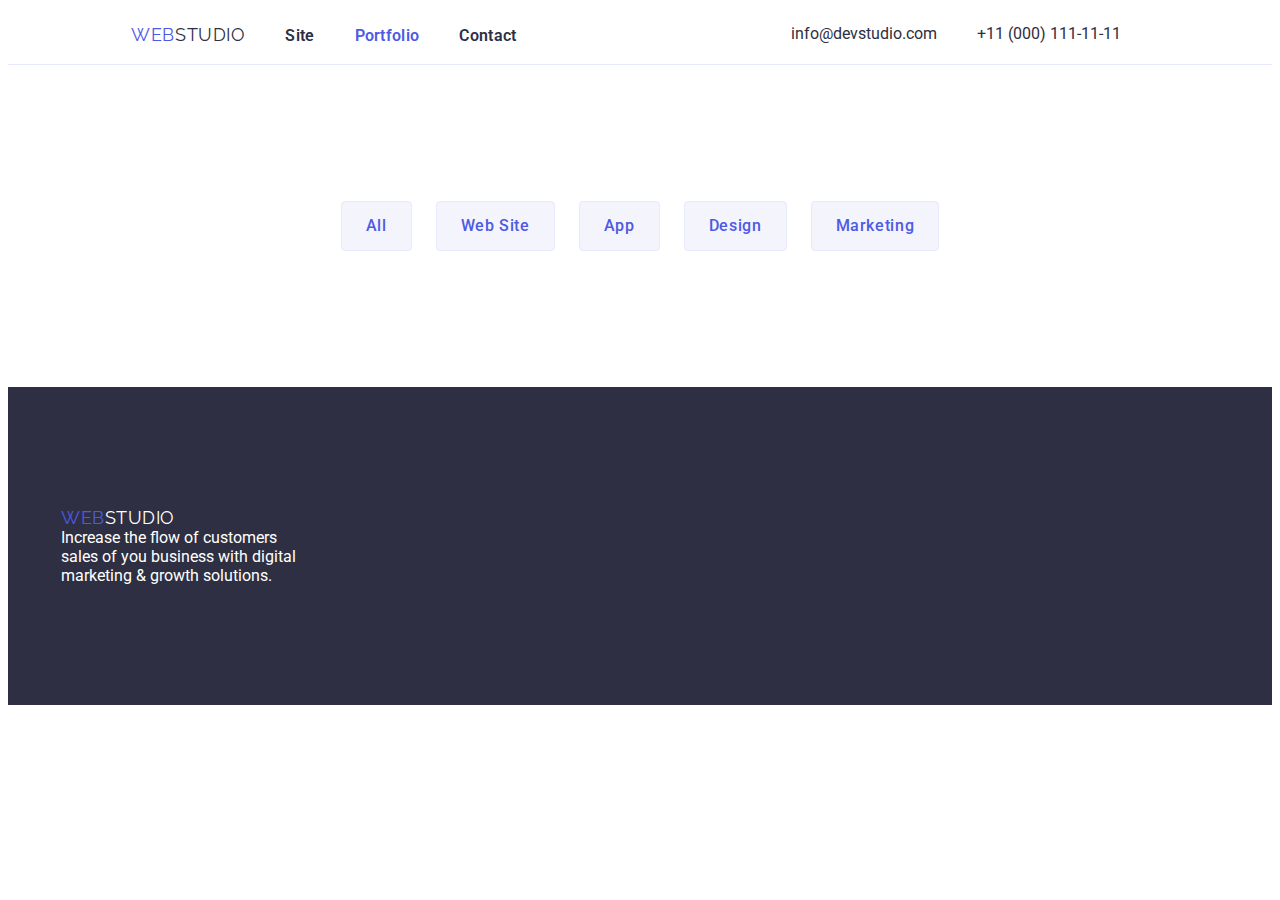
==== commit e4c6f3f7: "Update" ====
--- a/porfolio.html
+++ b/porfolio.html
@@ -63,28 +63,20 @@
         <div class="container">
           <h1 hidden>Filter List</h1>
           <ul class="filter-list list">
-            <li>
-              <button class="filter-item btn filter-all" type="button">
-                All
-              </button>
+            <li class="filter-item">
+              <button class="btn filter-all" type="button">All</button>
             </li>
-            <li>
-              <button class="filter-item btn filter-website" type="button">
-                Web Site
-              </button>
+            <li class="filter-item">
+              <button class="btn filter-website" type="button">Web Site</button>
             </li>
-            <li>
-              <button class="filter-item btn filter-app" type="button">
-                App
-              </button>
+            <li class="filter-item">
+              <button class="btn filter-app" type="button">App</button>
             </li>
-            <li>
-              <button class="filter-item btn filter-design" type="button">
-                Design
-              </button>
+            <li class="filter-item">
+              <button class="btn filter-design" type="button">Design</button>
             </li>
-            <li>
-              <button class="filter-item btn filter-marketing" type="button">
+            <li class="filter-item">
+              <button class="btn filter-marketing" type="button">
                 Marketing
               </button>
             </li>
--- a/css/styles.css
+++ b/css/styles.css
@@ -16,8 +16,9 @@
   --bottom-text-color: var(--SLATE);
   --accent-text-color: var(--IRIS);
   --top-line-color-bg: var(--CORNFLOWER);
-
-  --section-item-gap: 20px;
+  --button-border-color: var(--CORNFLOWER);
+
+  --section-item-gap: 24px;
 }
 
 body {
@@ -236,7 +237,6 @@
 .team-item + .team-item {
   margin-left: var(--section-item-gap);
 }
-
 /* End of MAIN Styles */
 
 /* PORTFOLIO Styles */
@@ -244,7 +244,7 @@
   display: flex;
 }
 
-.filter-list > button {
+.btn {
   /* layout */
   display: flex;
   padding: 12px 24px;
@@ -252,12 +252,22 @@
   align-items: center;
   /* style */
   border-radius: 4px;
-  border: 1px solid var(--CORNFLOWER, #e7e9fc);
+  border: 1px solid var(--button-border-color);
   background-color: var(--light-bg);
-}
-
-.filter-list button:hover,
-.filter-list button:focus {
+  /* typography */
+  color: var(--accent-text-color);
+  text-align: center;
+  /* Button Text */
+  font-family: Roboto;
+  font-size: 16px;
+  font-style: normal;
+  font-weight: 500;
+  line-height: 24px; /* 150% */
+  letter-spacing: 0.64px;
+}
+
+.btn:hover,
+.btn:focus {
   /* layout */
   align-items: flex-start;
   /*style*/
@@ -271,8 +281,8 @@
   margin-left: 0px;
   justify-content: center;
 }
-.filter-item + .nav-item {
-  margin-left: 40px;
+.filter-item + .filter-item {
+  margin-left: var(--section-item-gap);
 }
 
 /* FOOTER Styles */
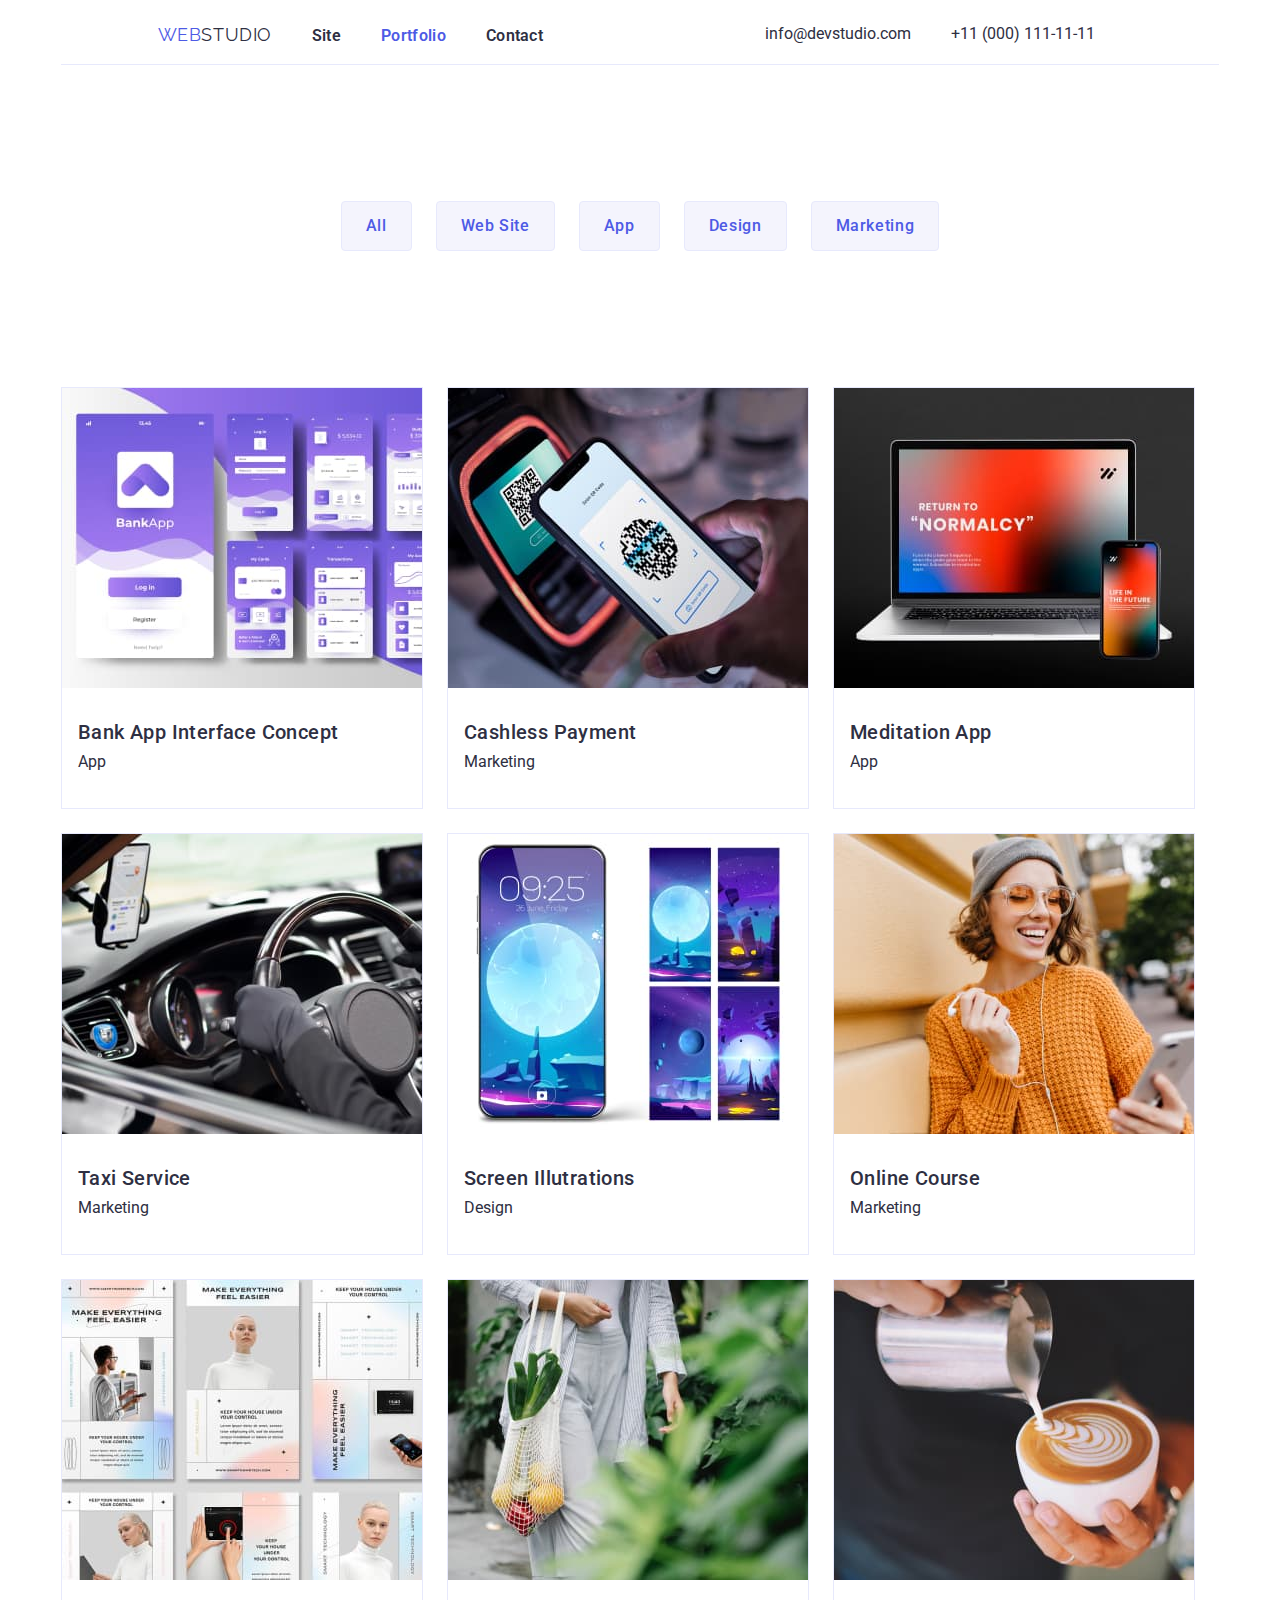
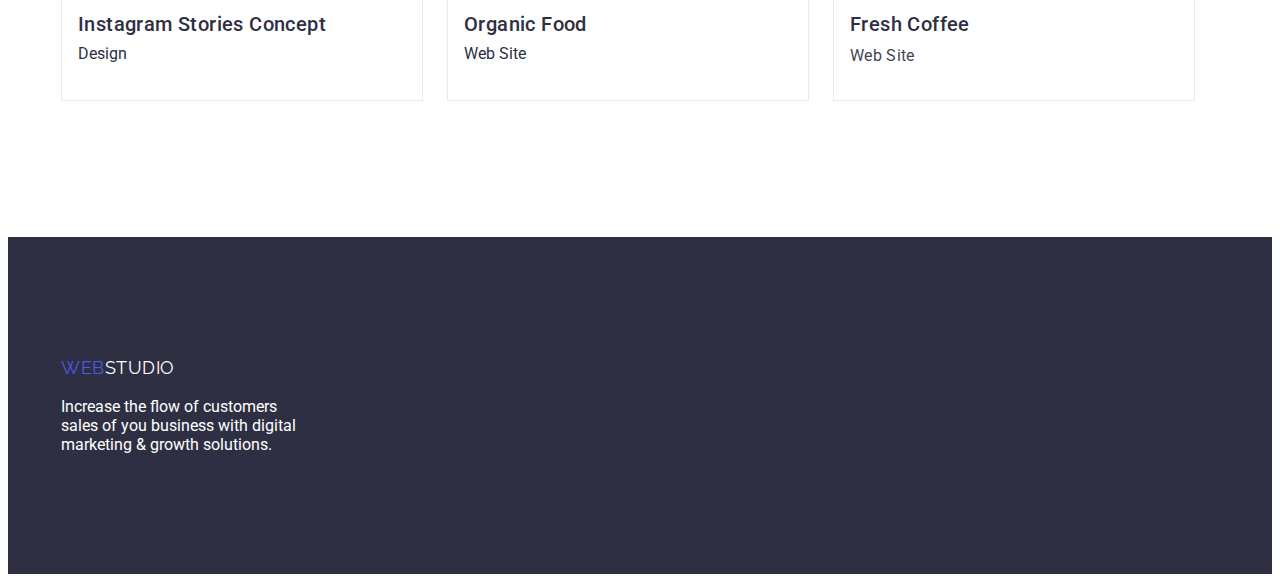
==== commit fcbf23d5: "Update" ====
--- a/porfolio.html
+++ b/porfolio.html
@@ -20,65 +20,191 @@
   <body>
     <header class="header-elements">
       <!-- Navigation -->
-      <nav class="navigation nav-line">
+      <div class="container">
+        <nav class="navigation nav-line">
+          <div class="half-container">
+            <ul class="nav-list list">
+              <!-- site logo -->
+              <li class="nav-item">
+                <a class="logo-main logo" href="./index.html"
+                  >Web<span id="studio">Studio</span>
+                </a>
+              </li>
+              <li class="nav-item">
+                <a href="./index.html" class="nav-link item link">Site</a>
+              </li>
+              <li class="nav-item">
+                <a href="./porfolio.html" class="nav-link item current"
+                  >Portfolio</a
+                >
+              </li>
+              <li class="nav-item">
+                <a href="#" class="nav-link item link">Contact</a>
+              </li>
+            </ul>
+          </div>
+          <div class="half-container">
+            <ul class="contact-list list">
+              <li class="contact-item">
+                <a
+                  href="mailto:info@devstudio.com"
+                  class="nav-link contact link"
+                  >info@devstudio.com</a
+                >
+              </li>
+              <li class="contact-item">
+                <a href="tel:+110001111111" class="nav-link contact link"
+                  >+11 (000) 111-11-11</a
+                >
+              </li>
+            </ul>
+          </div>
+        </nav>
+      </div>
+    </header>
+    <main>
+      <section class="section project-filter">
         <div class="container">
-          <ul class="nav-list list">
-            <!-- site logo -->
-            <li class="nav-item">
-              <a class="logo-main logo" href="./index.html"
-                >Web<span id="studio">Studio</span>
-              </a>
-            </li>
-            <li class="nav-item">
-              <a href="./index.html" class="nav-link item link">Site</a>
-            </li>
-            <li class="nav-item">
-              <a href="./porfolio.html" class="nav-link item current"
-                >Portfolio</a
-              >
-            </li>
-            <li class="nav-item">
-              <a href="#" class="nav-link item link">Contact</a>
+          <h1 hidden>Filter List</h1>
+          <ul class="filter-list list">
+            <li class="filter-item">
+              <button class="btn filter-all" type="button">All</button>
+            </li>
+            <li class="filter-item">
+              <button class="btn filter-website" type="button">Web Site</button>
+            </li>
+            <li class="filter-item">
+              <button class="btn filter-app" type="button">App</button>
+            </li>
+            <li class="filter-item">
+              <button class="btn filter-design" type="button">Design</button>
+            </li>
+            <li class="filter-item">
+              <button class="btn filter-marketing" type="button">
+                Marketing
+              </button>
             </li>
           </ul>
         </div>
         <div class="container">
-          <ul class="contact-list list">
-            <li class="contact-item">
-              <a href="mailto:info@devstudio.com" class="nav-link contact link"
-                >info@devstudio.com</a
-              >
-            </li>
-            <li class="contact-item">
-              <a href="tel:+110001111111" class="nav-link contact link"
-                >+11 (000) 111-11-11</a
-              >
-            </li>
-          </ul>
-        </div>
-      </nav>
-    </header>
-    <main>
-      <section class="section project">
-        <div class="container">
-          <h1 hidden>Filter List</h1>
-          <ul class="filter-list list">
-            <li class="filter-item">
-              <button class="btn filter-all" type="button">All</button>
-            </li>
-            <li class="filter-item">
-              <button class="btn filter-website" type="button">Web Site</button>
-            </li>
-            <li class="filter-item">
-              <button class="btn filter-app" type="button">App</button>
-            </li>
-            <li class="filter-item">
-              <button class="btn filter-design" type="button">Design</button>
-            </li>
-            <li class="filter-item">
-              <button class="btn filter-marketing" type="button">
-                Marketing
-              </button>
+          <h2 hidden>Project List</h2>
+          <ul class="project-list list">
+            <!--APP | Bank App Interface Concept-->
+            <li class="project-item app">
+              <a class="project-image" href="#">
+                <img
+                  src="./images/portfolio/imgproject-card11.jpg"
+                  alt="Bank App Interface Concept"
+                />
+              </a>
+              <div class="project-info">
+                <h3 class="project-name">Bank App Interface Concept</h3>
+                <p class="project-type">App</p>
+              </div>
+            </li>
+            <!--Cashless Payment-->
+            <li class="project-item marketing">
+              <a class="project-image" href="#">
+                <img
+                  src="./images/portfolio/imgproject-card12.jpg"
+                  alt="Cashless Payment"
+                />
+              </a>
+              <div class="project-info">
+                <h3 class="project-name">Cashless Payment</h3>
+                <p class="project-type">Marketing</p>
+              </div>
+            </li>
+            <!--Meditation App-->
+            <li class="project-item app">
+              <a class="project-image" href="#">
+                <img
+                  src="./images/portfolio/imgproject-card13.jpg"
+                  alt="Meditation App"
+                />
+              </a>
+              <div class="project-info">
+                <h3 class="project-name">Meditation App</h3>
+                <p class="project-type">App</p>
+              </div>
+            </li>
+            <!--Taxi Service-->
+            <li class="project-item marketing">
+              <a class="project-image" href="#">
+                <img
+                  src="./images/portfolio/imgproject-card21.jpg"
+                  alt="Taxi Service"
+                />
+              </a>
+              <div class="project-info">
+                <h3 class="project-name">Taxi Service</h3>
+                <p class="project-type">Marketing</p>
+              </div>
+            </li>
+            <!--Screen Illustrations-->
+            <li class="project-item design">
+              <a class="project-image" href="#">
+                <img
+                  src="./images/portfolio/imgproject-card22.jpg"
+                  alt="Screen Illustrations"
+                />
+              </a>
+              <div class="project-info">
+                <h3 class="project-name">Screen Illutrations</h3>
+                <p class="project-type">Design</p>
+              </div>
+            </li>
+            <!--Online Course-->
+            <li class="project-item marketing">
+              <a class="project-image" href="#">
+                <img
+                  src="./images/portfolio/imgproject-card23.jpg"
+                  alt="Online Course"
+                />
+              </a>
+              <div class="project-info">
+                <h3 class="project-name">Online Course</h3>
+                <p class="project-type">Marketing</p>
+              </div>
+            </li>
+            <!--Instagram Stories Concept-->
+            <li class="project-item design">
+              <a class="project-image" href="#">
+                <img
+                  src="./images/portfolio/imgproject-card31.jpg"
+                  alt="Instagram Stories Concept"
+                />
+              </a>
+              <div class="project-info">
+                <h3 class="project-name">Instagram Stories Concept</h3>
+                <p class="project-type">Design</p>
+              </div>
+            </li>
+            <!--Organic Food-->
+            <li class="project-item website">
+              <a class="project-image" href="#">
+                <img
+                  src="./images/portfolio/imgproject-card32.jpg"
+                  alt="Organic Food"
+                />
+              </a>
+              <div class="project-info">
+                <h3 class="project-name">Organic Food</h3>
+                <p class="project-type">Web Site</p>
+              </div>
+            </li>
+            <!--Fresh Coffee-->
+            <li class="project-item website">
+              <a class="project-image" href="#">
+                <img
+                  src="./images/portfolio/imgproject-card33.jpg"
+                  alt="Fress Coffee"
+                />
+              </a>
+              <div class="project-info">
+                <h3 class="project-name">Fresh Coffee</h3>
+                <p class="project-title">Web Site</p>
+              </div>
             </li>
           </ul>
         </div>
@@ -87,18 +213,19 @@
     <footer class="main-footer section">
       <div class="container">
         <!-- site logo -->
-        <a class="logo" href="./index.html"
+        <a class="logo-footer" href="./index.html"
           >Web<span id="studio-footer">Studio</span>
         </a>
-        <!-- Section Footer Message -->
-        <section class="section-footer">
+        <!-- Footer Message -->
+        <div class="footer-message">
           <h3 hidden>Section Footer</h3>
+          <br />
           <a class="footer-text">
             Increase the flow of customers <br />
             sales of you business with digital <br />
             marketing & growth solutions.
           </a>
-        </section>
+        </div>
       </div>
     </footer>
   </body>
--- a/css/styles.css
+++ b/css/styles.css
@@ -16,7 +16,7 @@
   --bottom-text-color: var(--SLATE);
   --accent-text-color: var(--IRIS);
   --top-line-color-bg: var(--CORNFLOWER);
-  --button-border-color: var(--CORNFLOWER);
+  --border-color: var(--CORNFLOWER);
 
   --section-item-gap: 24px;
 }
@@ -59,6 +59,10 @@
   width: 1158px;
   margin: 0 auto;
 }
+.half-container {
+  width: 579px;
+  margin: 0 auto;
+}
 
 .section-title {
   color: var(--primary-text-color);
@@ -98,7 +102,8 @@
 h4,
 h5,
 h6,
-a {
+a,
+p {
   margin: 0;
 }
 
@@ -106,11 +111,6 @@
   padding-top: 120px;
   padding-bottom: 120px;
 }
-
-* {
-  box-sizing: border-box;
-}
-
 /* End of General Styles */
 
 /* HEADER Styles */
@@ -144,6 +144,7 @@
 }
 .navigation {
   display: flex;
+  width: 1158px;
 }
 .nav-list {
   display: flex;
@@ -166,7 +167,15 @@
 .contact-item + .contact-item {
   margin-left: 40px;
 }
-
+.contact-link {
+  color: var(--bottom-text-color);
+  /* Body */
+  font-family: Roboto;
+  font-size: 16px;
+  font-weight: 400;
+  line-height: 24px; /* 150% */
+  letter-spacing: 0.32px;
+}
 /* End of HEADER Styles */
 
 /* MAIN Styles */
@@ -181,12 +190,11 @@
   font-weight: 700;
   line-height: 60px; /* 107.143% */
   letter-spacing: 1.12px;
-  padding-bottom: 30px;
+  padding-bottom: calc(2 * var(--section-item-gap));
 }
 .main-text {
   width: 496px;
 }
-
 .button-main {
   background-color: var(--accent-bg);
   box-shadow: 0px 4px 4px 0px rgba(0, 0, 0, 0.15);
@@ -217,6 +225,7 @@
 
 .gallery-list {
   display: flex;
+  padding-top: calc(2 * var(--section-item-gap));
 }
 .gallery-item {
   flex-basis: calc((100% - 2 * var(--section-item-gap)) / 3);
@@ -230,6 +239,7 @@
 }
 .team-list {
   display: flex;
+  padding-top: calc(2 * var(--section-item-gap));
 }
 .team-item {
   flex-basis: calc((100% - 3 * var(--section-item-gap)) / 4);
@@ -242,8 +252,9 @@
 /* PORTFOLIO Styles */
 .filter-list {
   display: flex;
-}
-
+  margin-left: 0px;
+  justify-content: center;
+}
 .btn {
   /* layout */
   display: flex;
@@ -252,7 +263,7 @@
   align-items: center;
   /* style */
   border-radius: 4px;
-  border: 1px solid var(--button-border-color);
+  border: 1px solid var(--border-color);
   background-color: var(--light-bg);
   /* typography */
   color: var(--accent-text-color);
@@ -265,7 +276,6 @@
   line-height: 24px; /* 150% */
   letter-spacing: 0.64px;
 }
-
 .btn:hover,
 .btn:focus {
   /* layout */
@@ -275,7 +285,6 @@
   background-color: var(--OCEAN, #404bbf);
   color: var(--secondary-text-color);
 }
-
 .filter-list {
   display: flex;
   margin-left: 0px;
@@ -285,13 +294,68 @@
   margin-left: var(--section-item-gap);
 }
 
+.project-image {
+  width: 360px;
+  height: 300px;
+  flex-shrink: 0;
+}
+.project-list {
+  padding-top: calc(5 * var(--section-item-gap));
+  display: flex;
+  flex-wrap: wrap;
+  margin-top: calc(-1 * var(--section-item-gap));
+  margin-left: calc(-1 * var(--section-item-gap));
+}
+.project-item {
+  margin-top: var(--section-item-gap);
+  margin-left: var(--section-item-gap);
+
+  /* layout */
+  display: flex;
+  width: 360px;
+  height: 420px;
+  padding-bottom: 0px;
+  flex-direction: column;
+  align-items: flex-start;
+  gap: 32px;
+  flex-shrink: 0;
+  /* style */
+  border: 1px solid var(--border-color);
+  background: var(--bg-color);
+}
+
+.project-info {
+  /* layout */
+  display: flex;
+  padding: 0px 16px;
+  flex-direction: column;
+  gap: 8px;
+}
+.project-name {
+  color: var(--primary-text-color);
+  /* Header 3 */
+  font-family: Roboto;
+  font-size: 20px;
+  font-weight: 500;
+  line-height: 24px; /* 120% */
+  letter-spacing: 0.4px;
+}
+.project-title {
+  color: var(--bottom-text-color);
+  /* Body */
+  font-family: Roboto;
+  font-size: 16px;
+  font-weight: 400;
+  line-height: 24px; /* 150% */
+  letter-spacing: 0.32px;
+}
+/* End of PORTFOLIO Styles */
+
 /* FOOTER Styles */
-
 .main-footer {
   background-color: var(--NAVY-BLUE);
 }
-.section-footer a {
+.footer-text {
   color: var(--WHITE);
 }
-
 /* End of FOOTER Styles */
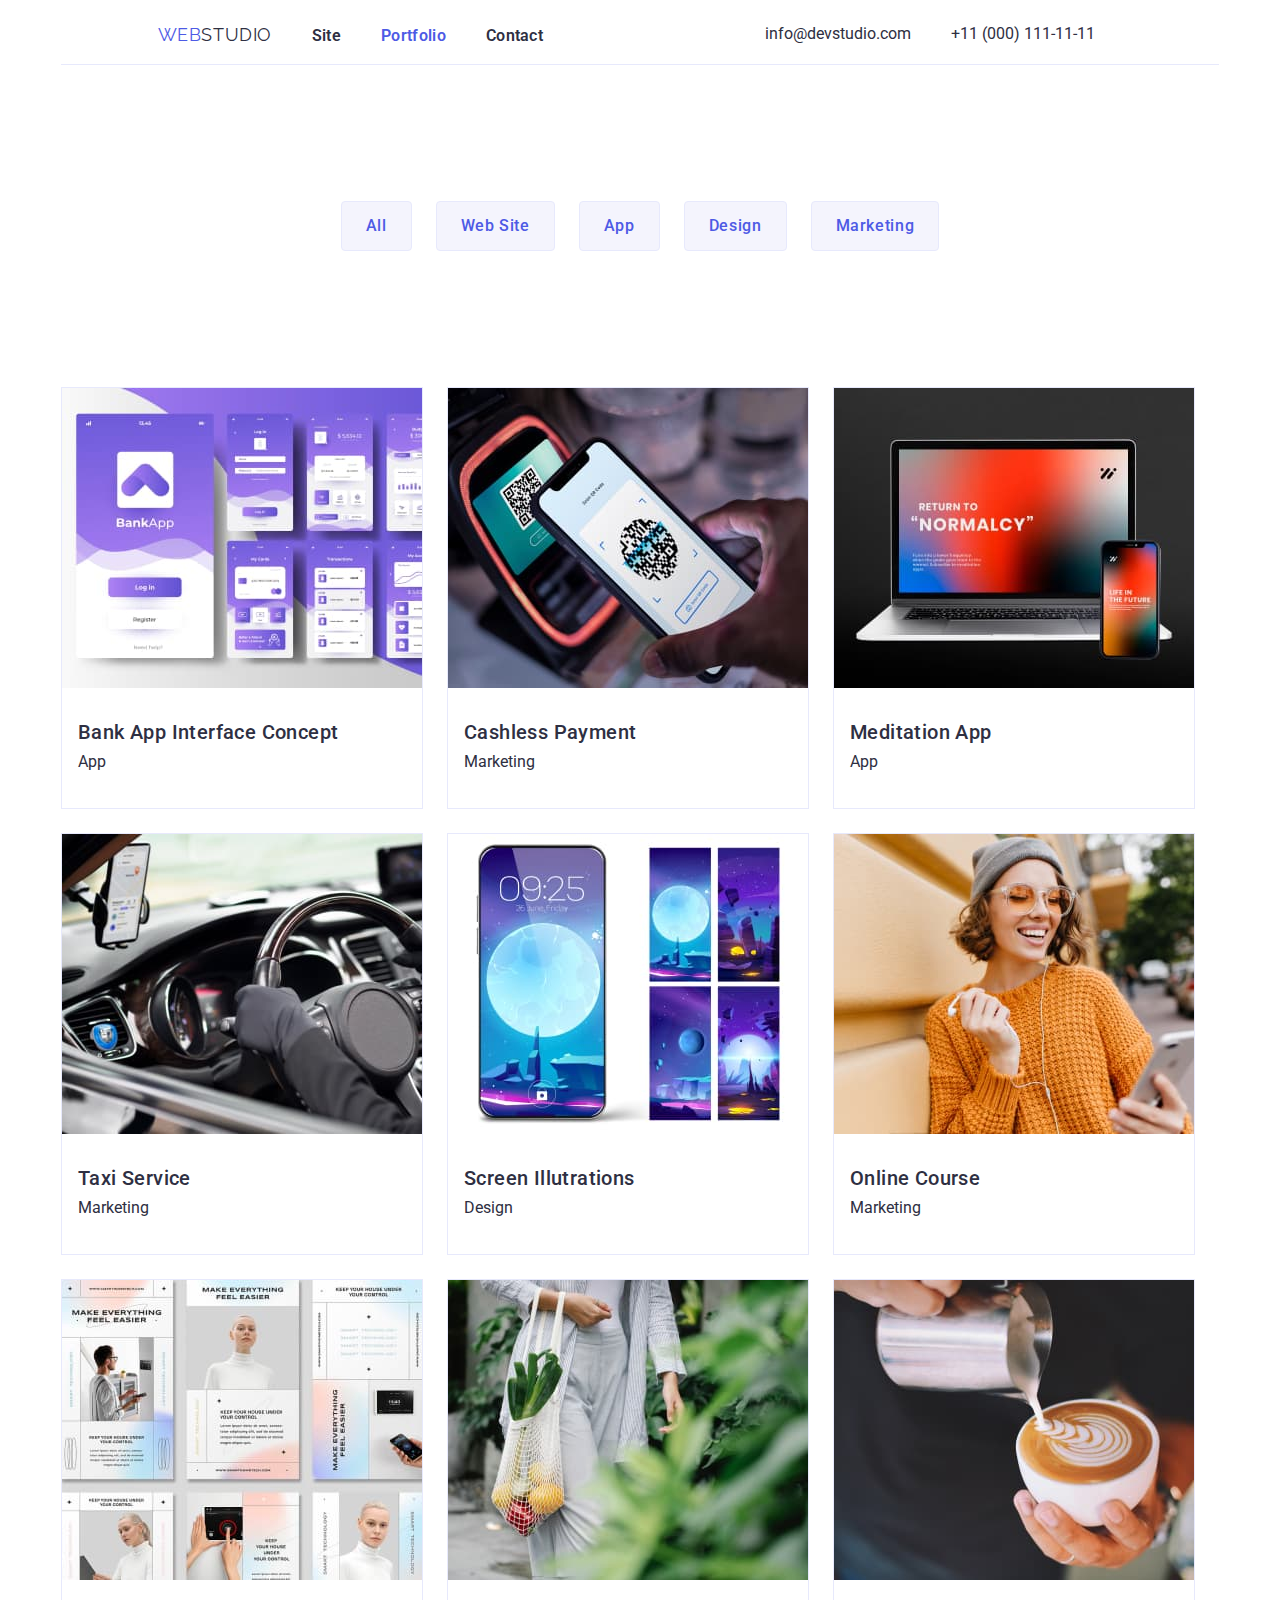
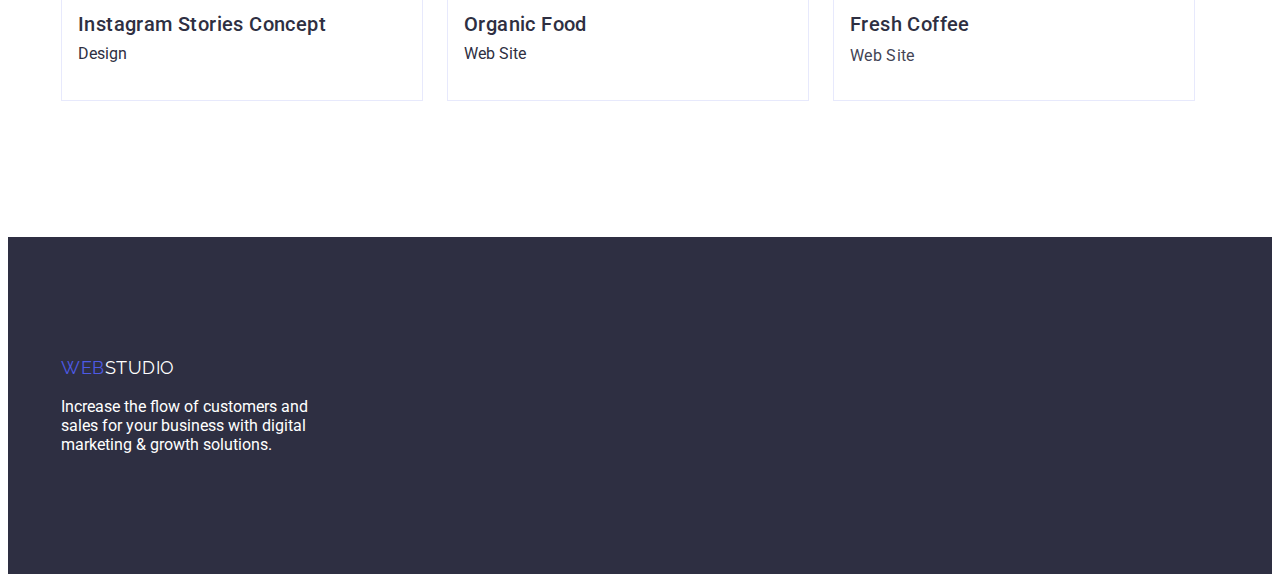
==== commit 71ba6b7d: "Update" ====
--- a/porfolio.html
+++ b/porfolio.html
@@ -221,8 +221,8 @@
           <h3 hidden>Section Footer</h3>
           <br />
           <a class="footer-text">
-            Increase the flow of customers <br />
-            sales of you business with digital <br />
+            Increase the flow of customers and <br />
+            sales for your business with digital <br />
             marketing & growth solutions.
           </a>
         </div>
--- a/css/styles.css
+++ b/css/styles.css
@@ -300,9 +300,9 @@
   flex-shrink: 0;
 }
 .project-list {
+  display: flex;
+  flex-wrap: wrap;
   padding-top: calc(5 * var(--section-item-gap));
-  display: flex;
-  flex-wrap: wrap;
   margin-top: calc(-1 * var(--section-item-gap));
   margin-left: calc(-1 * var(--section-item-gap));
 }
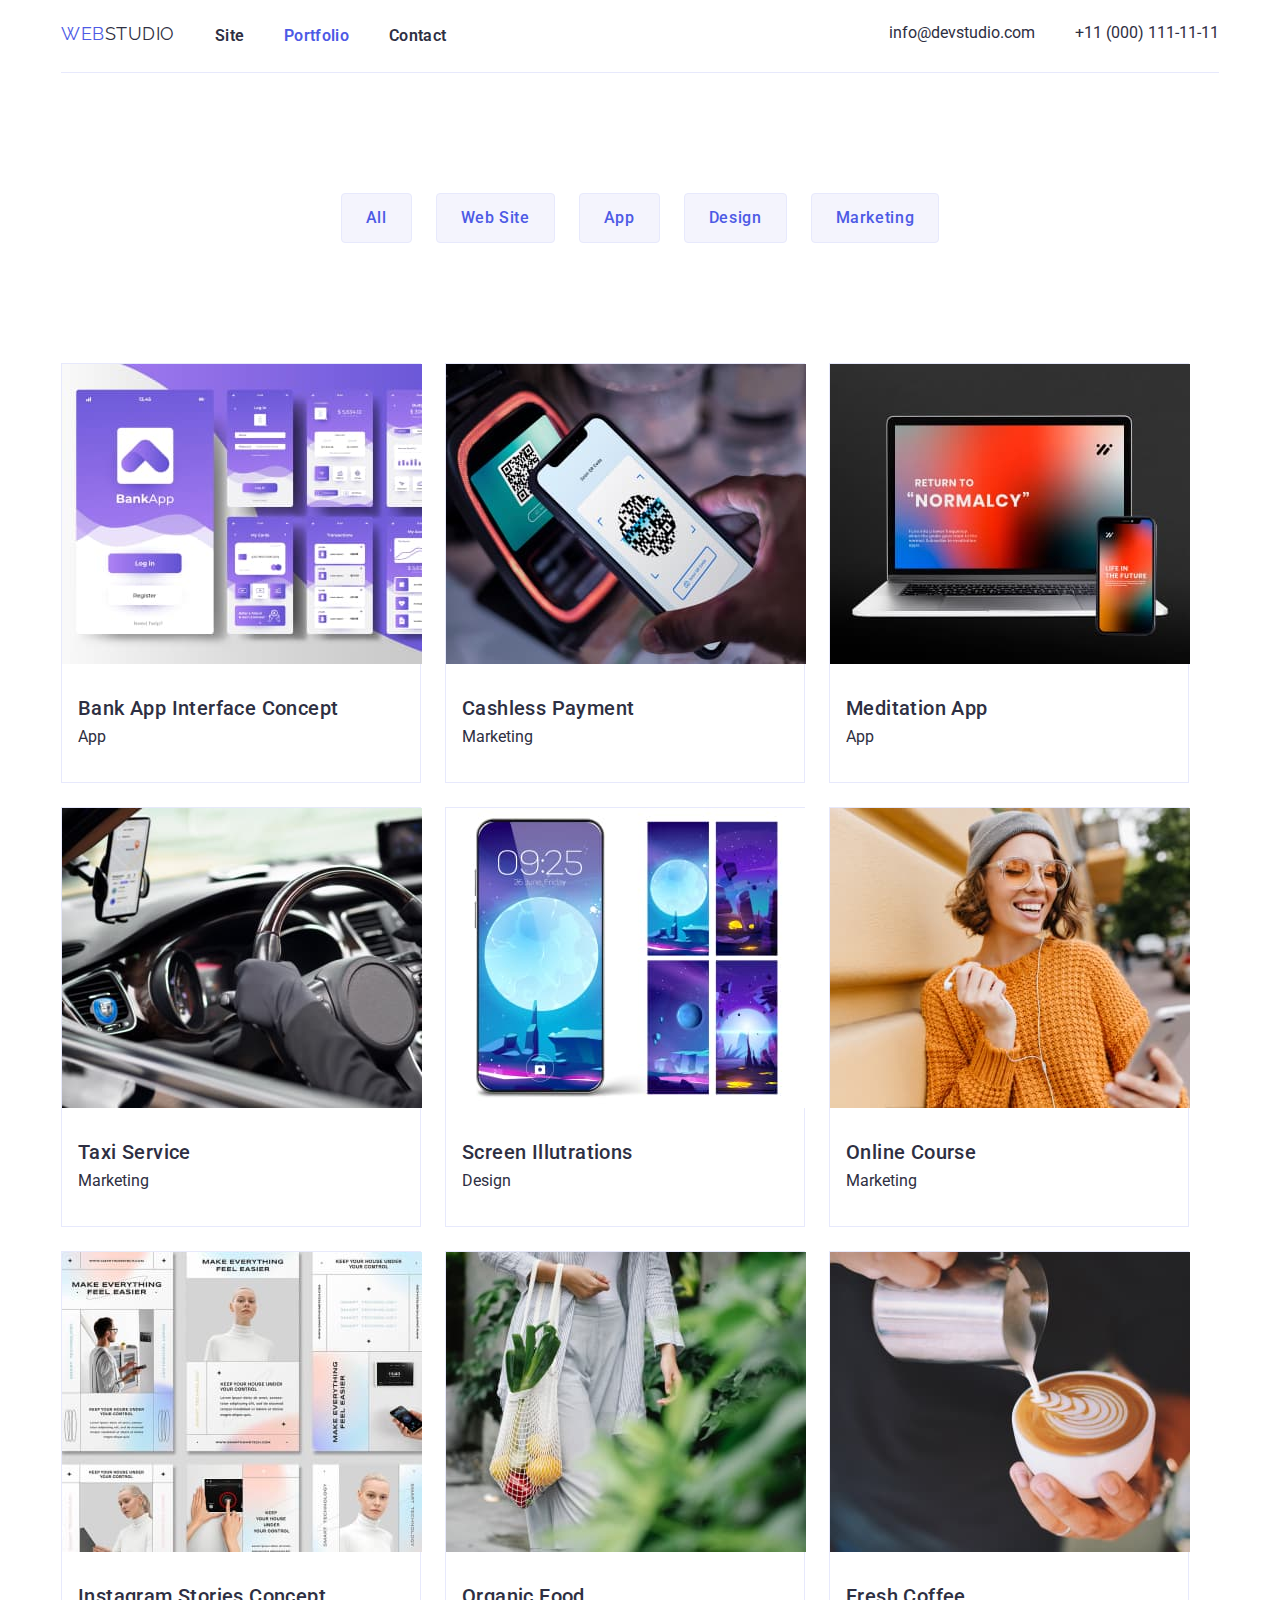
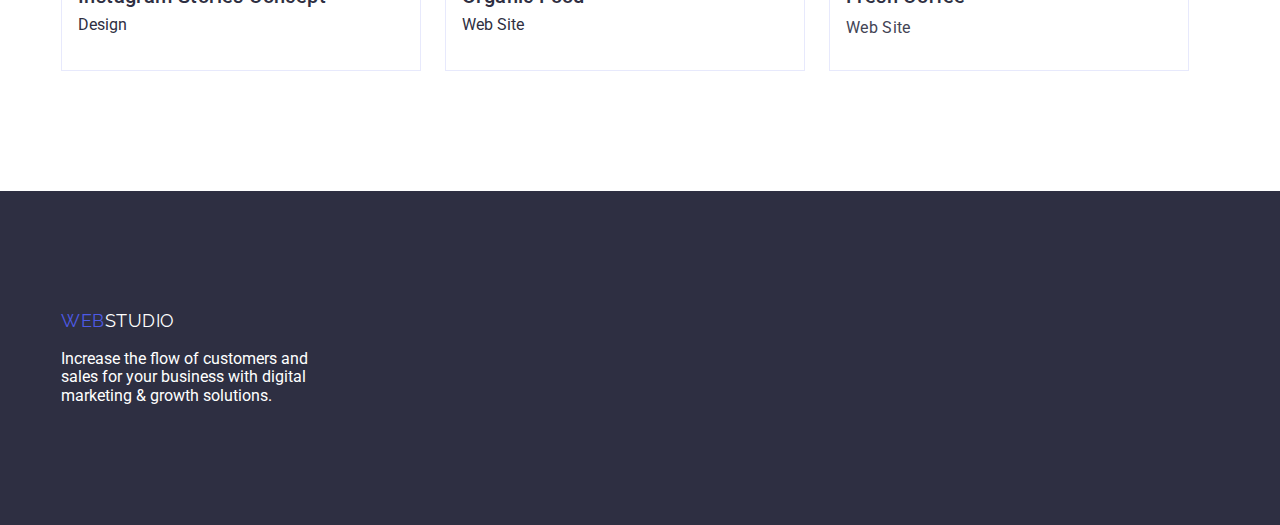
==== commit 764fd834: "Update" ====
--- a/porfolio.html
+++ b/porfolio.html
@@ -12,6 +12,8 @@
       href="https://fonts.googleapis.com/css2?family=Raleway:wght@800&family=Roboto:wght@400;500;700;900&display=swap"
       rel="stylesheet"
     />
+    <!-- css normalizer-->
+    <link rel="stylesheet" href="./css/modern-normalize.css" />
     <!-- styles -->
     <link rel="stylesheet" href="./css/styles.css" />
     <!-- webpage title-->
@@ -63,9 +65,9 @@
       </div>
     </header>
     <main>
-      <section class="section project-filter">
-        <div class="container">
-          <h1 hidden>Filter List</h1>
+      <div class="container">
+        <section class="section project-filter">
+          <h2 hidden>Filter List</h2>
           <ul class="filter-list list">
             <li class="filter-item">
               <button class="btn filter-all" type="button">All</button>
@@ -85,8 +87,6 @@
               </button>
             </li>
           </ul>
-        </div>
-        <div class="container">
           <h2 hidden>Project List</h2>
           <ul class="project-list list">
             <!--APP | Bank App Interface Concept-->
@@ -198,7 +198,7 @@
               <a class="project-image" href="#">
                 <img
                   src="./images/portfolio/imgproject-card33.jpg"
-                  alt="Fress Coffee"
+                  alt="Fresh Coffee"
                 />
               </a>
               <div class="project-info">
@@ -207,8 +207,8 @@
               </div>
             </li>
           </ul>
-        </div>
-      </section>
+        </section>
+      </div>
     </main>
     <footer class="main-footer section">
       <div class="container">
--- a/css/styles.css
+++ b/css/styles.css
@@ -14,7 +14,7 @@
   --primary-text-color: var(--NAVY-BLUE);
   --secondary-text-color: var(--WHITE);
   --bottom-text-color: var(--SLATE);
-  --accent-text-color: var(--IRIS);
+  --highlight-text-color: var(--IRIS);
   --top-line-color-bg: var(--CORNFLOWER);
   --border-color: var(--CORNFLOWER);
 
@@ -38,7 +38,7 @@
 }
 
 .current {
-  color: var(--accent-text-color);
+  color: var(--highlight-text-color);
   text-decoration: none;
 }
 
@@ -61,6 +61,7 @@
 }
 .half-container {
   width: 579px;
+  height: 72px;
   margin: 0 auto;
 }
 
@@ -103,7 +104,8 @@
 h5,
 h6,
 a,
-p {
+p,
+ul {
   margin: 0;
 }
 
@@ -120,7 +122,7 @@
 
 .logo,
 .logo-footer {
-  color: var(--accent-text-color);
+  color: var(--highlight-text-color);
   font-family: Raleway;
   font-size: 18px;
   letter-spacing: 0.54px;
@@ -149,23 +151,36 @@
 .nav-list {
   display: flex;
   margin-left: 0px;
-  justify-content: center;
+  vertical-align: middle;
+  /*justify-content: center;*/
 }
 .nav-item + .nav-item {
   margin-left: 40px;
 }
 .nav-link {
-  padding-top: 24px;
-  padding-bottom: 24px;
+  padding-top: var(--section-item-gap);
+  padding-bottom: var(--section-item-gap);
+}
+.nav-item {
+  padding-top: var(--section-item-gap);
+}
+.nav-item a.item:hover,
+.nav-item a.item:focus,
+.contact-item a.contact:hover,
+.contact-item a.contact:focus {
+  color: var(--highlight-text-color);
 }
 
 .contact-list {
   display: flex;
   margin-left: 0px;
-  justify-content: center;
+  justify-content: right;
 }
 .contact-item + .contact-item {
   margin-left: 40px;
+}
+.contact-item {
+  padding-top: var(--section-item-gap);
 }
 .contact-link {
   color: var(--bottom-text-color);
@@ -209,6 +224,9 @@
   cursor: pointer;
   border: none;
   border-radius: 4px;
+}
+.button-main:hover {
+  font-weight: 700;
 }
 
 .features-list {
@@ -266,7 +284,7 @@
   border: 1px solid var(--border-color);
   background-color: var(--light-bg);
   /* typography */
-  color: var(--accent-text-color);
+  color: var(--highlight-text-color);
   text-align: center;
   /* Button Text */
   font-family: Roboto;
@@ -294,17 +312,17 @@
   margin-left: var(--section-item-gap);
 }
 
+.project-list {
+  display: flex;
+  flex-wrap: wrap;
+  padding-top: calc(5 * var(--section-item-gap));
+  margin-top: calc(-1 * var(--section-item-gap));
+  margin-left: calc(-1 * var(--section-item-gap));
+}
 .project-image {
   width: 360px;
   height: 300px;
   flex-shrink: 0;
-}
-.project-list {
-  display: flex;
-  flex-wrap: wrap;
-  padding-top: calc(5 * var(--section-item-gap));
-  margin-top: calc(-1 * var(--section-item-gap));
-  margin-left: calc(-1 * var(--section-item-gap));
 }
 .project-item {
   margin-top: var(--section-item-gap);
@@ -323,7 +341,6 @@
   border: 1px solid var(--border-color);
   background: var(--bg-color);
 }
-
 .project-info {
   /* layout */
   display: flex;
